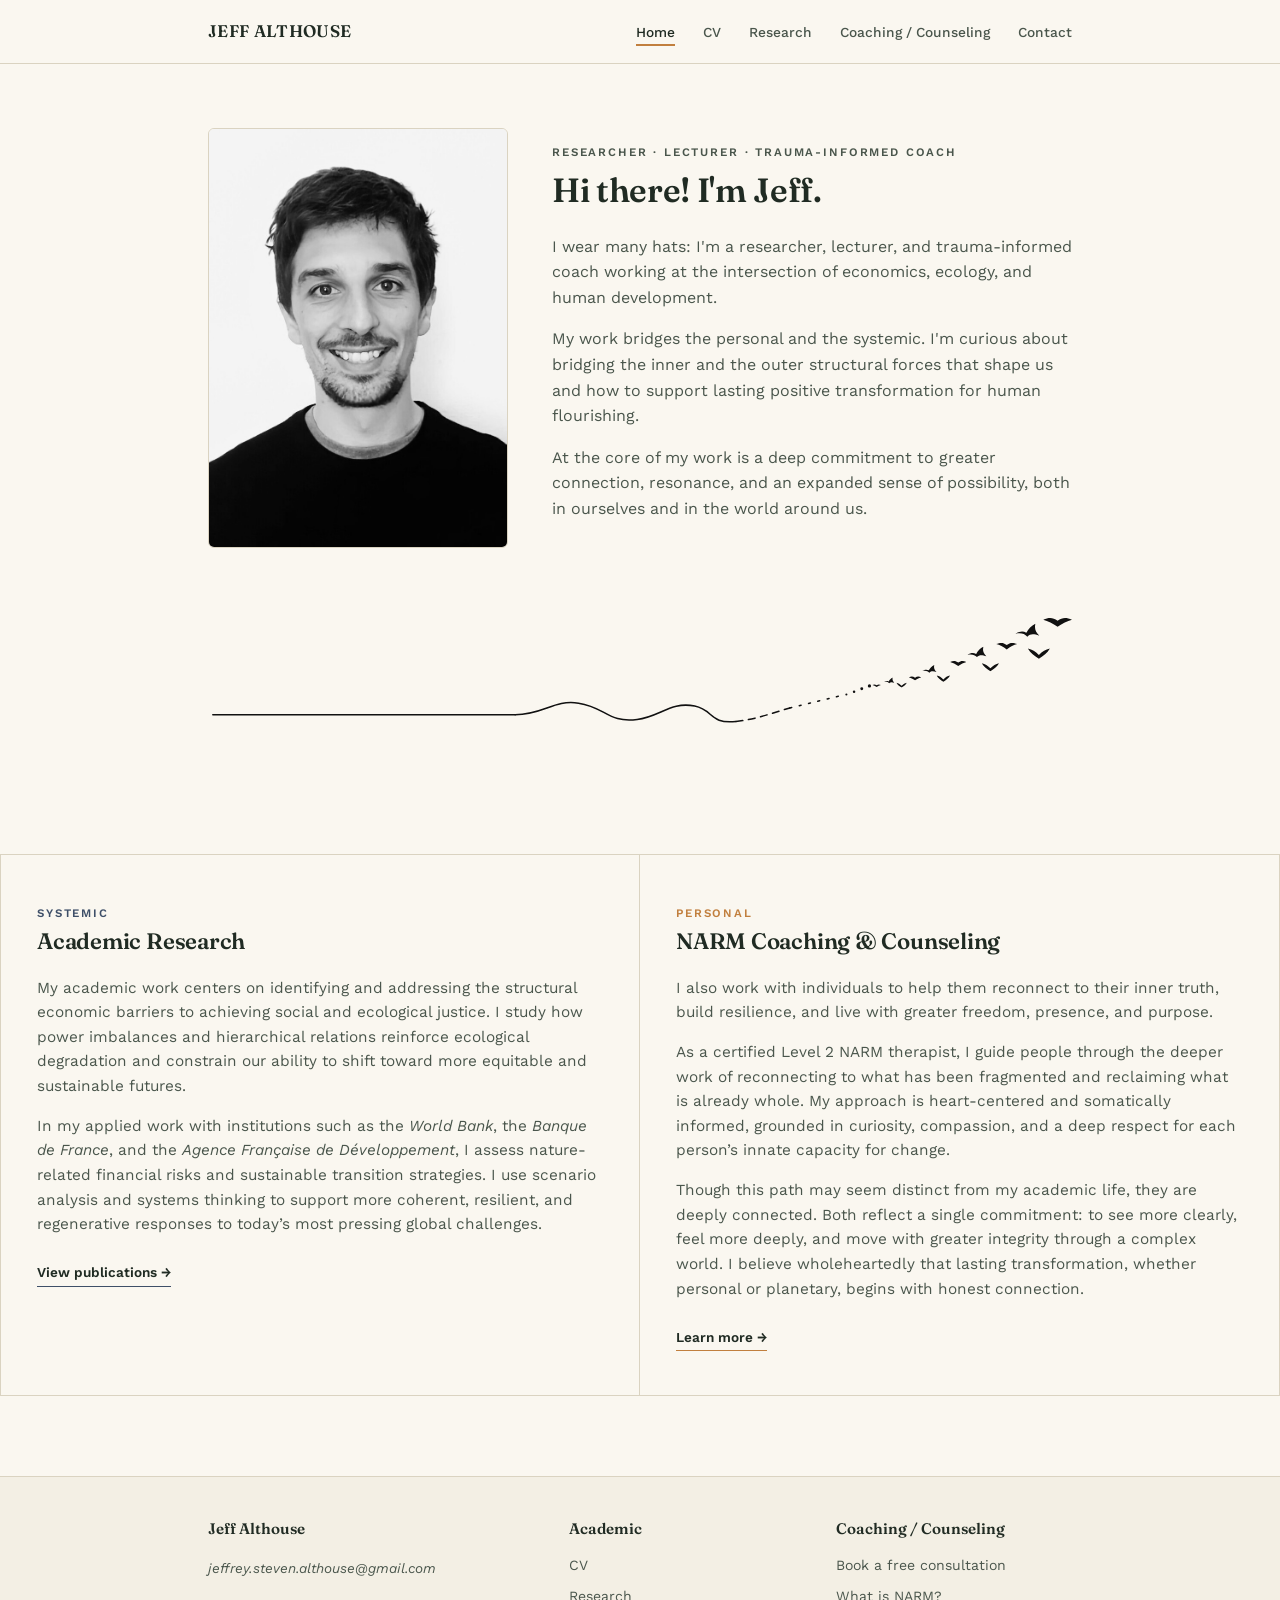
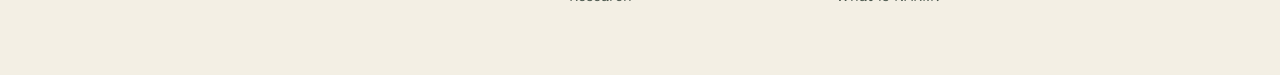
==== index.html @ ca66d953 "Update index.html" ====
<!DOCTYPE html>
<html lang="en">
<head>
  <meta charset="UTF-8">
  <meta name="viewport" content="width=device-width, initial-scale=1">

  <title>Jeff Althouse</title>

  <meta
    name="description"
    content="Jeff Althouse — researcher in ecological economics and NARM-informed trauma coach. Work at the intersection of economics, ecology, and human development."
  >

  <link rel="stylesheet" href="style.css">
</head>

<body>

<header class="site-head">
  <div class="wrap">
    <a class="wordmark" href="index.html">JEFF ALTHOUSE</a>

    <nav class="primary" aria-label="Primary">
      <ul>
        <li><a href="index.html" aria-current="page">Home</a></li>
        <li><a href="cv.html">CV</a></li>
        <li><a href="research.html">Research</a></li>
        <li><a href="coaching.html">Coaching / Counseling</a></li>
        <li><a href="contact.html">Contact</a></li>
      </ul>
    </nav>
  </div>
</header>

<main>

  <section class="hero">
    <div class="wrap">

      <div class="hero-grid">

        <div class="hero-photo home-photo">
          <img
            src="images/main-photo.jpg"
            alt="Portrait of Jeff Althouse"
          >
        </div>

        <div>
          <span class="eyebrow">
            Researcher · Lecturer · Trauma-informed Coach
          </span>

          <h1>Hi there! I'm Jeff.</h1>

          <p>
            I wear many hats: I'm a researcher, lecturer, and trauma-informed
            coach working at the intersection of economics, ecology, and human
            development.
          </p>

          <p>
            My work bridges the personal and the systemic. I'm curious about
            bridging the inner and the outer structural forces that shape us and how to support lasting positive
            transformation for human flourishing.
          </p>

          <p>
            At the core of my work is a deep commitment to greater connection,
            resonance, and an expanded sense of possibility, both in ourselves and in
            the world around us.
          </p>
        </div>

      </div>

      <!-- Line transforming into birds -->
      <div
        style="
          width: 100%;
          margin: 30px 0 10px;
          overflow: visible;
        "
      >
        <svg
          viewBox="0 0 900 150"
          aria-hidden="true"
          style="
            display: block;
            width: 100%;
            height: clamp(140px, 18vw, 210px);
            overflow: visible;
          "
        >
          <defs>

            <symbol id="bird-up" viewBox="0 0 24 14">
              <path
                d="
                  M0 10
                  C4 8 7 7 11 9
                  C13 5 16 2 20 0
                  C19 5 20 8 24 12
                  C18 10 15 10 12 13
                  C9 10 6 9 0 10Z
                "
                fill="#111"
              />
            </symbol>

            <symbol id="bird-flat" viewBox="0 0 24 14">
              <path
                d="
                  M0 7
                  C5 5 8 5 12 8
                  C16 5 19 5 24 7
                  C20 8 16 10 12 13
                  C8 10 4 8 0 7Z
                "
                fill="#111"
              />
            </symbol>

            <symbol id="bird-down" viewBox="0 0 24 14">
              <path
                d="
                  M0 3
                  C5 4 8 6 12 10
                  C16 6 19 4 24 3
                  C21 8 17 11 12 14
                  C7 11 3 8 0 3Z
                "
                fill="#111"
              />
            </symbol>

          </defs>

          <!-- Straight line -->
          <path
            d="M5 108 H320"
            fill="none"
            stroke="#111"
            stroke-width="1.6"
            stroke-linecap="round"
          />

          <!-- Line becoming a squiggle -->
          <path
            d="
              M320 108
              C350 108 360 92 386 96
              C414 100 417 117 447 113
              C471 110 482 94 507 99
              C527 103 522 118 550 115
            "
            fill="none"
            stroke="#111"
            stroke-width="1.6"
            stroke-linecap="round"
          />

          <!-- Squiggle becoming fragmented -->
          <path
            d="
              M550 115
              C571 113 588 106 606 101
            "
            fill="none"
            stroke="#111"
            stroke-width="1.6"
            stroke-linecap="round"
            stroke-dasharray="7 6"
          />

          <!-- Fragmented line becoming dotted -->
          <path
            d="
              M606 101
              C627 96 643 92 660 88
            "
            fill="none"
            stroke="#111"
            stroke-width="1.6"
            stroke-linecap="round"
            stroke-dasharray="2 8"
          />

          <!-- Small fragments -->
          <circle cx="665" cy="87" r="1.1" fill="#111"/>
          <circle cx="673" cy="84" r="1.3" fill="#111"/>
          <circle cx="681" cy="81" r="1.5" fill="#111"/>
          <circle cx="689" cy="78" r="1.7" fill="#111"/>

          <!-- Small birds emerging -->
          <use href="#bird-flat" x="692" y="74" width="9" height="6"/>
          <use href="#bird-up" x="704" y="69" width="11" height="7"/>
          <use href="#bird-down" x="717" y="73" width="11" height="7"/>
          <use href="#bird-flat" x="730" y="65" width="13" height="8"/>

          <!-- Flock rising upward -->
          <use href="#bird-up" x="744" y="56" width="15" height="9"/>
          <use href="#bird-down" x="759" y="65" width="14" height="9"/>
          <use href="#bird-flat" x="773" y="48" width="17" height="10"/>
          <use href="#bird-up" x="791" y="37" width="20" height="12"/>
          <use href="#bird-down" x="806" y="52" width="18" height="11"/>
          <use href="#bird-flat" x="821" y="28" width="22" height="13"/>
          <use href="#bird-up" x="841" y="13" width="25" height="15"/>
          <use href="#bird-down" x="854" y="36" width="23" height="14"/>
          <use href="#bird-flat" x="870" y="0" width="30" height="18"/>

        </svg>
      </div>

    </div>
  </section>

  <div class="split">

    <div class="panel academic">
      <span class="eyebrow">Systemic</span>

      <h2>Academic Research</h2>

      <p>
        My academic work centers on identifying and addressing the structural
        economic barriers to achieving social and ecological justice. I study
        how power imbalances and hierarchical relations reinforce ecological
        degradation and constrain our ability to shift toward more equitable
        and sustainable futures.
      </p>

      <p>
        In my applied work with institutions such as the
        <em>World Bank</em>, the <em>Banque de France</em>, and the
        <em>Agence Française de Développement</em>, I assess nature-related
        financial risks and sustainable transition strategies. I use scenario
        analysis and systems thinking to support more coherent, resilient, and
        regenerative responses to today’s most pressing global challenges.
      </p>

      <a class="more" href="research.html">View publications →</a>
    </div>

    <div class="panel coaching">
      <span class="eyebrow">Personal</span>

      <h2>NARM Coaching &amp; Counseling</h2>

      <p>
        I also work with individuals to help them reconnect to their inner
        truth, build resilience, and live with greater freedom, presence, and
        purpose.
      </p>

      <p>
        As a certified Level 2 NARM therapist, I guide people through the
        deeper work of reconnecting to what has been fragmented and reclaiming
        what is already whole. My approach is heart-centered and somatically
        informed, grounded in curiosity, compassion, and a deep respect for
        each person’s innate capacity for change.
      </p>

      <p>
        Though this path may seem distinct from my academic life, they are
        deeply connected. Both reflect a single commitment: to see more
        clearly, feel more deeply, and move with greater integrity through a
        complex world. I believe wholeheartedly that lasting transformation,
        whether personal or planetary, begins with honest connection.
      </p>

      <a class="more" href="coaching.html">Learn more →</a>
    </div>

  </div>

</main>

<footer>
  <div class="wrap foot-grid">

    <div>
      <h4>Jeff Althouse</h4>
      <span class="foot-email">
        jeffrey.steven.althouse@gmail.com
      </span>
    </div>

    <div>
      <h4>Academic</h4>
      <ul>
        <li><a href="cv.html">CV</a></li>
        <li><a href="research.html">Research</a></li>
      </ul>
    </div>

    <div>
      <h4>Coaching / Counseling</h4>
      <ul>
        <li>
          <a href="mailto:jeffrey.steven.althouse@gmail.com?subject=Free%20introductory%20coaching%2Fcounseling%20session">
            Book a free consultation
          </a>
        </li>

        <li>
          <a
            href="https://narmtraining.com/what-is-narm/"
            target="_blank"
            rel="noopener"
          >
            What is NARM?
          </a>
        </li>
      </ul>
    </div>

  </div>
</footer>

</body>
</html>
---- style.css ----
/* ============================================================
   Jeff Althouse — personal site
   Token system:
   paper #FAF7F0 | ink #202B23 | ink-soft #4A564C
   academic (systemic) #3E4F68 | coaching (personal) #C17F3E
   line #DAD3C1 | moss #7C8F76
   Display: Fraunces (serif, variable) | Body: Work Sans
   Signature: the "bridge line" — a hairline that runs straight
   and dashed on the academic side, then relaxes into a soft
   hand-drawn curve on the coaching side. Used as section marker
   and hero motif throughout.
   ============================================================ */

@import url('https://fonts.googleapis.com/css2?family=Fraunces:ital,opsz,wght@0,9..144,300;0,9..144,400;0,9..144,600;1,9..144,400;1,9..144,500&family=Work+Sans:wght@300;400;500;600&display=swap');

:root{
  --paper:#FAF7F0;
  --paper-dim:#F3EFE4;
  --ink:#202B23;
  --ink-soft:#4A564C;
  --academic:#3E4F68;
  --coaching:#C17F3E;
  --line:#DAD3C1;
  --moss:#7C8F76;
  --max:920px;
}

*{box-sizing:border-box;}
html{scroll-behavior:smooth;}

body{
  margin:0;
  background:var(--paper);
  color:var(--ink);
  font-family:'Work Sans', -apple-system, sans-serif;
  font-weight:400;
  line-height:1.6;
  -webkit-font-smoothing:antialiased;
}

a{color:inherit;}
a:focus-visible, button:focus-visible{outline:2px solid var(--academic); outline-offset:3px;}

img{max-width:100%; display:block;}

h1,h2,h3{
  font-family:'Fraunces', Georgia, serif;
  font-weight:600;
  margin:0 0 .4em;
  letter-spacing:-.01em;
  color:var(--ink);
}

.eyebrow{
  font-family:'Work Sans', sans-serif;
  font-size:.72rem;
  letter-spacing:.16em;
  text-transform:uppercase;
  color:var(--ink-soft);
  font-weight:600;
}

/* ---------- layout shell ---------- */
.wrap{max-width:var(--max); margin:0 auto; padding:0 28px;}

header.site-head{
  position:sticky; top:0; z-index:20;
  background:rgba(250,247,240,.92);
  backdrop-filter:blur(6px);
  border-bottom:1px solid var(--line);
}
.site-head .wrap{
  display:flex; align-items:center; justify-content:space-between;
  padding-top:18px; padding-bottom:18px;
}
.wordmark{
  font-family:'Fraunces', serif;
  font-weight:600;
  font-size:1.05rem;
  letter-spacing:.02em;
  text-decoration:none;
}
nav.primary ul{
  list-style:none; display:flex; gap:28px; margin:0; padding:0;
}
nav.primary a{
  text-decoration:none;
  font-size:.86rem;
  font-weight:500;
  color:var(--ink-soft);
  position:relative;
  padding-bottom:3px;
}
nav.primary a:hover, nav.primary a[aria-current="page"]{color:var(--ink);}
nav.primary a[aria-current="page"]::after{
  content:"";
  position:absolute; left:0; right:0; bottom:-3px; height:2px;
  background:var(--coaching);
}
.nav-toggle{display:none;}

@media (max-width:640px){
  nav.primary ul{gap:16px; flex-wrap:wrap; justify-content:flex-end;}
  nav.primary a{font-size:.8rem;}
}

/* ---------- bridge line signature ---------- */
.bridge-line{width:100%; height:34px; display:block; margin:6px 0;}

/* ---------- hero ---------- */
.hero {
  padding: 64px 0 20px;
}

.hero-grid {
  display: grid;
  grid-template-columns: 300px 1fr;
  gap: 44px;
  align-items: center;
}

.hero-photo {
  width: 300px;
  height: 420px;
  border-radius: 6px;
  overflow: hidden;
  border: 1px solid var(--line);
}

.hero-photo img {
  width: 100%;
  height: 100%;
  object-fit: cover;
  object-position: center;
}

.hero h1 {
  font-size: 2.1rem;
  margin-bottom: .5rem;
}

.hero p {
  color: var(--ink-soft);
  max-width: 60ch;
}

.hero-cta {
  display: inline-block;
  margin-top: 14px;
  font-size: .85rem;
  font-weight: 600;
  text-decoration: none;
  color: var(--paper);
  background: var(--ink);
  padding: 10px 18px;
  border-radius: 3px;
}

.hero-cta:hover {
  background: var(--academic);
}

@media (max-width: 640px) {
  .hero-grid {
    grid-template-columns: 1fr;
  }

  .hero-photo {
    width: 100%;
    max-width: 320px;
    height: 400px;
  }
}

/* ---------- section cards (home landing) ---------- */
.split{
  display:grid; grid-template-columns:1fr 1fr; gap:0;
  margin-top:36px; border-top:1px solid var(--line);
}
.panel{
  padding:44px 36px;
  border-bottom:1px solid var(--line);
}
.panel:first-child{border-right:1px solid var(--line); border-left:1px solid var(--line);}
.panel:last-child{border-right:1px solid var(--line);}
.panel .eyebrow{color:var(--academic);}
.panel.coaching .eyebrow{color:var(--coaching);}
.panel h2{font-size:1.4rem;}
.panel p{color:var(--ink-soft); font-size:.96rem;}
.panel a.more{
  display:inline-block; margin-top:10px;
  font-size:.85rem; font-weight:600; text-decoration:none;
  border-bottom:1.5px solid var(--academic);
  padding-bottom:2px;
}
.panel.coaching a.more{border-bottom-color:var(--coaching);}

@media (max-width:700px){
  .split{grid-template-columns:1fr;}
  .panel:first-child{border-right:1px solid var(--line);}
}

/* ---------- generic page sections ---------- */
main{padding-bottom:80px;}
.page-head{padding:52px 0 8px;}
.page-head .eyebrow{margin-bottom:8px; display:block;}
.page-head h1{font-size:2rem;}

section.block{padding:28px 0;}
section.block h3{
  font-size:1.05rem;
  margin-bottom:14px;
  padding-bottom:8px;
  border-bottom:1px solid var(--line);
}

/* research listing */
.pub-list{list-style:none; margin:0 0 30px; padding:0;}
.pub-list li{
  padding:12px 0;
  border-bottom:1px dotted var(--line);
  font-size:.94rem;
  line-height:1.55;
}
.pub-list li:last-child{border-bottom:none;}
.pub-list em{font-style:italic;}
.pub-list a{
  color:var(--academic);
  font-weight:600; text-decoration:none;
  border-bottom:1px solid transparent;
}
.pub-list a:hover{border-bottom-color:var(--academic);}

/* coaching page */
.coach-lede{font-size:1.05rem; color:var(--ink-soft); max-width:66ch;}
.faq dt{font-weight:600; margin-top:16px;}
.faq dd{margin:4px 0 0; color:var(--ink-soft);}

.fees{list-style:none; margin:0; padding:0;}
.fees li{
  display:flex; justify-content:space-between; gap:20px;
  padding:12px 0; border-bottom:1px dotted var(--line);
  font-size:.94rem;
}
.fees li:last-child{border-bottom:none;}
.fees .amt{color:var(--coaching); font-weight:600; white-space:nowrap;}
.fine{font-size:.8rem; color:var(--ink-soft); margin-top:14px;}

.cta-band{
  margin-top:34px; padding:26px 30px; border-radius:6px;
  background:var(--paper-dim); border:1px solid var(--line);
  display:flex; align-items:center; justify-content:space-between; gap:20px;
  flex-wrap:wrap;
}
.cta-band a{
  text-decoration:none; font-weight:600; font-size:.88rem;
  background:var(--coaching); color:var(--paper);
  padding:10px 18px; border-radius:3px;
}
.cta-band a:hover{background:#a8672a;}

/* CV page */
.cv-links{display:flex; gap:16px; flex-wrap:wrap; margin:18px 0 30px;}
.cv-links a{
  text-decoration:none; font-weight:600; font-size:.9rem;
  color:var(--ink); border:1px solid var(--ink);
  padding:10px 18px; border-radius:3px;
}
.cv-links a:hover{background:var(--ink); color:var(--paper);}

/* contact */
.contact-block{margin-top:10px;}
.contact-block p{margin:4px 0;}
.contact-block a{color:var(--academic); text-decoration:none; font-weight:600;}

/* ---------- footer ---------- */
footer{
  border-top:1px solid var(--line);
  padding:40px 0 60px;
  background:var(--paper-dim);
}
.foot-grid{
  display:grid; grid-template-columns:1.4fr 1fr 1fr; gap:30px;
}
.foot-grid h4{
  font-family:'Fraunces', serif; font-size:.95rem; font-weight:600; margin:0 0 10px;
}
.foot-grid ul{list-style:none; margin:0; padding:0;}
.foot-grid li{margin-bottom:6px;}
.foot-grid a{text-decoration:none; color:var(--ink-soft); font-size:.88rem;}
.foot-grid a:hover{color:var(--ink);}
.foot-email{
  display:block; margin-top:16px; font-style:italic;
  color:var(--ink-soft); font-size:.85rem;
}
@media (max-width:640px){
  .foot-grid{grid-template-columns:1fr; gap:22px;}
}

/* ---------- coaching image and text rows ---------- */

.coaching-row {
  display: grid;
  grid-template-columns: minmax(0, 1fr) minmax(0, 1fr);
  gap: 52px;
  align-items: center;
  padding: 56px 0;
  border-bottom: 1px solid var(--line);
}

.coaching-copy h2 {
  font-size: 1.7rem;
  margin-bottom: 18px;
}

.coaching-copy p {
  color: var(--ink-soft);
}

.coaching-copy a {
  color: var(--academic);
  font-weight: 600;
  text-decoration: none;
}

.coaching-copy a:hover {
  text-decoration: underline;
}

.coaching-image {
  width: 100%;
  height: 480px;
  overflow: hidden;
  border: 1px solid var(--line);
  border-radius: 6px;
}

.coaching-image img {
  width: 100%;
  height: 100%;
  object-fit: cover;
}

.journey-image img {
  object-position: center 30%;
}

.approach-image img {
  object-position: center;
}

/* ---------- testimonial ---------- */

.testimonial {
  max-width: 740px;
  margin: 72px auto;
  padding: 38px 42px;
  border-top: 1px solid var(--line);
  border-bottom: 1px solid var(--line);
}

.testimonial blockquote {
  margin: 0;
}

.testimonial p {
  margin: 0;
  font-family: 'Fraunces', Georgia, serif;
  font-size: 1.25rem;
  line-height: 1.75;
  color: var(--ink);
}

.testimonial-name {
  display: block;
  margin-top: 18px;
  text-align: right;
  font-family: 'Work Sans', sans-serif;
  font-size: .95rem;
  font-style: normal;
  font-weight: 600;
  color: var(--ink-soft);
}

/* ---------- mobile coaching layout ---------- */

@media (max-width: 700px) {
  .coaching-row {
    grid-template-columns: 1fr;
    gap: 28px;
    padding: 40px 0;
  }

  .coaching-image {
    height: 380px;
  }

  .testimonial {
    margin: 52px auto;
    padding: 30px 12px;
  }

  .testimonial p {
    font-size: 1.1rem;
  }
}
/* Keep both coaching images the same size */
.journey-image,
.approach-image {
  width: 100%;
  height: 480px;
  align-self: center;
  overflow: hidden;
}

/* Make both photos fill their frames */
.journey-image img,
.approach-image img {
  display: block;
  width: 100%;
  height: 100%;
  object-fit: cover;
}

/* Center the visible part of the reflection photo */
.approach-image img {
  object-position: center center;
}

/* Vertically center each image beside its text */
.coaching-row {
  align-items: center;
}
/* ---------- testimonial and consultation ---------- */

.testimonial-cta-row {
  display: grid;
  grid-template-columns: minmax(0, 1.5fr) minmax(300px, 1fr);
  gap: 48px;
  align-items: center;
  margin: 72px 0;
  padding: 42px 0;
  border-top: 1px solid var(--line);
  border-bottom: 1px solid var(--line);
}

.testimonial-cta-row .testimonial {
  max-width: none;
  margin: 0;
  padding: 0;
  border: 0;
}

.testimonial-cta-row .testimonial p {
  margin: 0;
  font-family: 'Fraunces', Georgia, serif;
  font-size: 1.25rem;
  line-height: 1.75;
  color: var(--ink);
}

.testimonial-name {
  display: block;
  margin-top: 18px;
  text-align: right;
  font-family: 'Work Sans', sans-serif;
  font-size: .95rem;
  font-style: normal;
  font-weight: 600;
  color: var(--ink-soft);
}

.testimonial-cta {
  display: flex;
  justify-content: flex-end;
}

.testimonial-cta a {
  display: inline-block;
  padding: 12px 20px;
  border-radius: 3px;
  background: var(--coaching);
  color: var(--paper);
  font-size: .88rem;
  font-weight: 600;
  line-height: 1.4;
  text-align: center;
  text-decoration: none;
}

.testimonial-cta a:hover {
  background: #a8672a;
}

.testimonial-cta-row .cta-band a {
  min-width: 220px;
  text-align: center;
}

/* ---------- expandable sections ---------- */

.dropdown-section {
  border-bottom: 1px solid var(--line);
}

.dropdown-section:first-of-type {
  border-top: 1px solid var(--line);
}

.dropdown-section summary {
  display: flex;
  align-items: center;
  justify-content: space-between;
  padding: 22px 0;
  cursor: pointer;
  list-style: none;
  font-family: 'Fraunces', Georgia, serif;
  font-size: 1.15rem;
  font-weight: 600;
  color: var(--ink);
}

.dropdown-section summary::-webkit-details-marker {
  display: none;
}

.dropdown-section summary::after {
  content: "+";
  margin-left: 20px;
  font-family: 'Work Sans', sans-serif;
  font-size: 1.4rem;
  font-weight: 400;
  color: var(--coaching);
}

.dropdown-section[open] summary::after {
  content: "−";
}

.dropdown-content {
  padding: 0 0 28px;
  color: var(--ink-soft);
}

.dropdown-content p:first-child {
  margin-top: 0;
}

.dropdown-content a {
  color: var(--academic);
  font-weight: 600;
  text-decoration: none;
}

.dropdown-content a:hover {
  text-decoration: underline;
}


/* ---------- mobile ---------- */

@media (max-width: 700px) {
  .testimonial-cta-row {
    grid-template-columns: 1fr;
    gap: 28px;
    margin: 52px 0;
    padding: 34px 0;
  }

  .testimonial-cta {
    justify-content: flex-start;
  }

  .testimonial-cta a {
    width: 100%;
  }

  .testimonial-cta-row .testimonial p {
    font-size: 1.1rem;
  }
}
/* ---------- FAQ and Fees two-column section ---------- */

.faq-fees-grid {
  display: grid;
  grid-template-columns: minmax(0, 1.15fr) minmax(0, .85fr);
  gap: 52px;
  align-items: start;
  padding: 56px 0;
  border-bottom: 1px solid var(--line);
}

.faq-column h2,
.fees-column h2 {
  font-size: 1.7rem;
  margin-bottom: 22px;
}

/* ---------- FAQ dropdowns ---------- */

.faq-item {
  border-top: 1px solid var(--line);
}

.faq-item:last-child {
  border-bottom: 1px solid var(--line);
}

.faq-item summary {
  display: flex;
  align-items: center;
  justify-content: space-between;
  gap: 20px;
  padding: 18px 0;
  cursor: pointer;
  list-style: none;
  font-weight: 600;
  color: var(--ink);
}

.faq-item summary::-webkit-details-marker {
  display: none;
}

.faq-item summary::after {
  content: "+";
  flex: 0 0 auto;
  font-size: 1.3rem;
  font-weight: 400;
  color: var(--coaching);
}

.faq-item[open] summary::after {
  content: "−";
}

.faq-answer {
  padding: 0 0 20px;
  color: var(--ink-soft);
}

.faq-answer p:first-child {
  margin-top: 0;
}

.faq-answer a {
  color: var(--academic);
  font-weight: 600;
  text-decoration: none;
}

.faq-answer a:hover {
  text-decoration: underline;
}

/* ---------- Fees column ---------- */

.fees-column {
  padding-left: 42px;
  border-left: 1px solid var(--line);
}

.fees-column .fees {
  margin-top: 0;
}

/* ---------- Mobile ---------- */

@media (max-width: 700px) {
  .faq-fees-grid {
    grid-template-columns: 1fr;
    gap: 42px;
    padding: 42px 0;
  }

  .fees-column {
    padding-top: 38px;
    padding-left: 0;
    border-top: 1px solid var(--line);
    border-left: 0;
  }
}
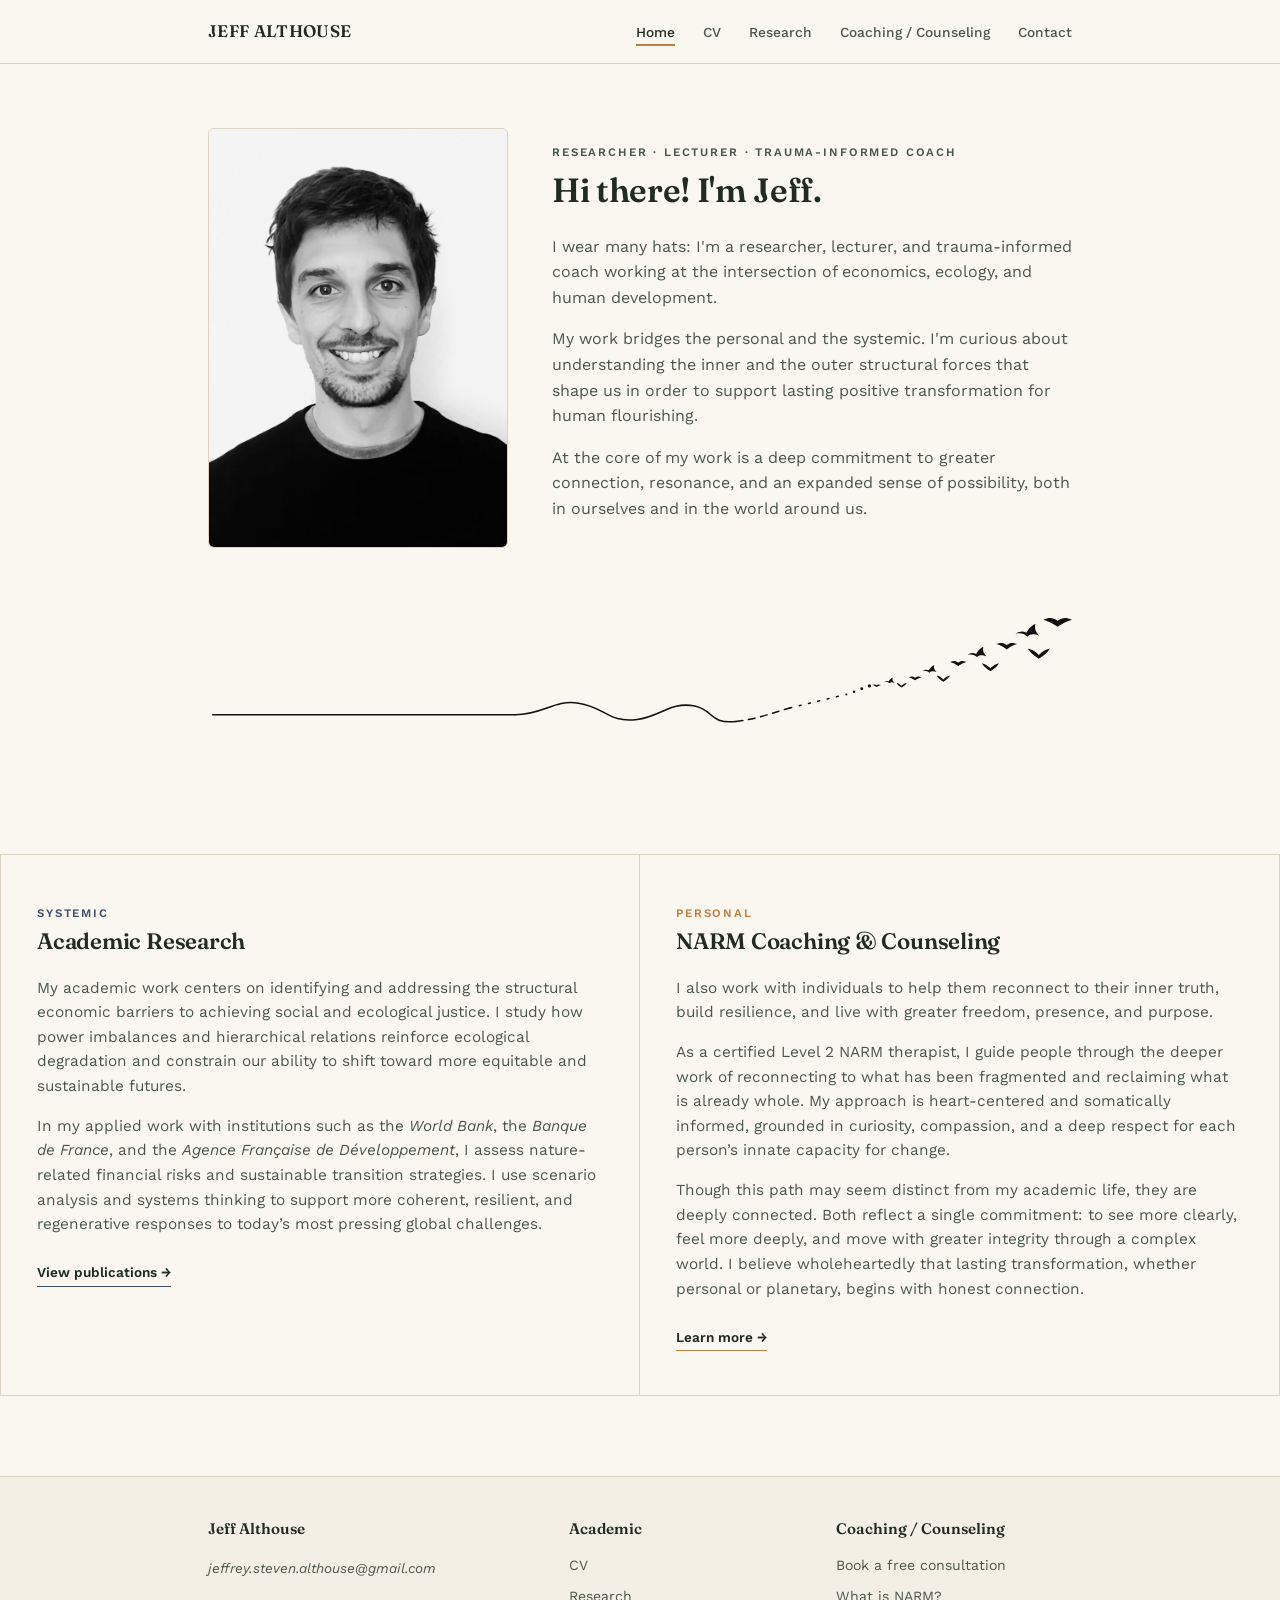
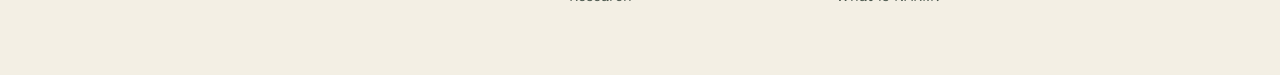
==== commit 03e8bc86: "Update index.html" ====
--- a/index.html
+++ b/index.html
@@ -61,7 +61,7 @@
 
           <p>
             My work bridges the personal and the systemic. I'm curious about
-            bridging the inner and the outer structural forces that shape us and how to support lasting positive
+            understanding the inner and the outer structural forces that shape us in order to support lasting positive
             transformation for human flourishing.
           </p>
 
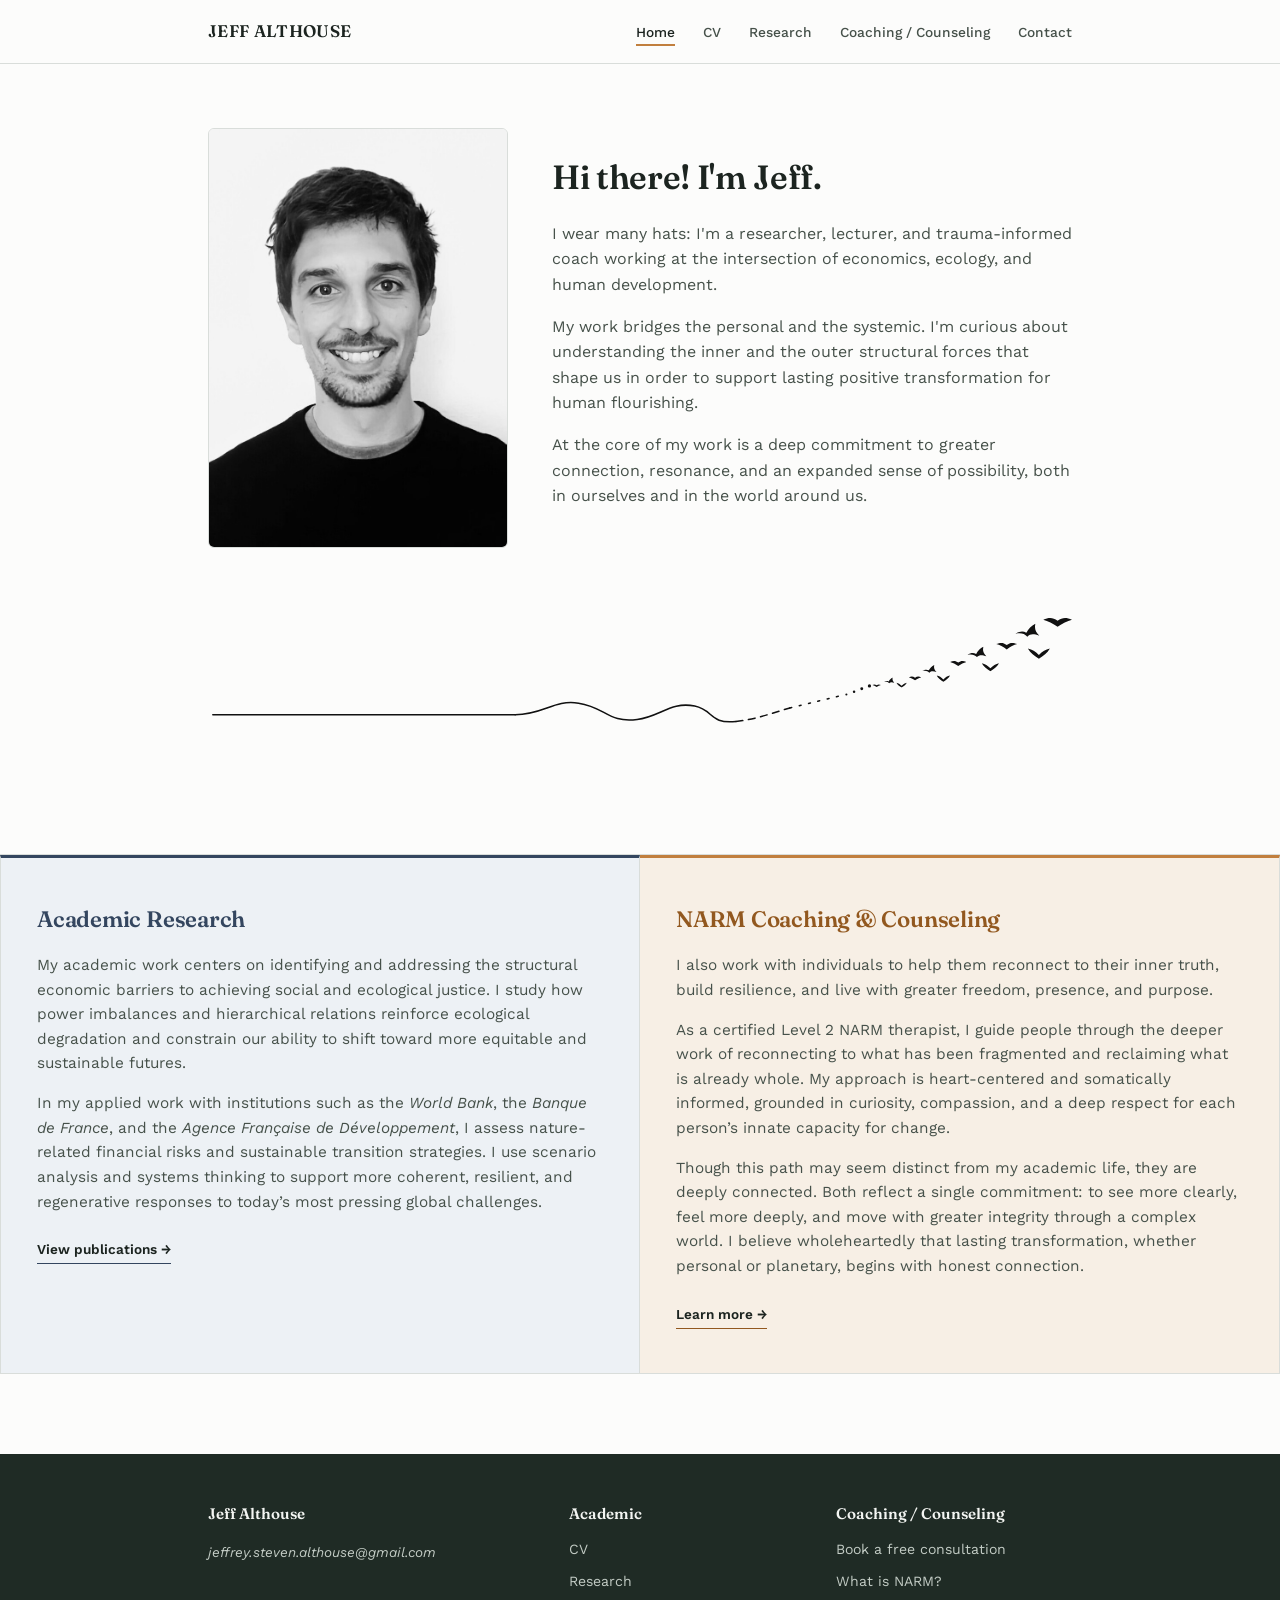
==== commit 34ee2aa2: "Impeccable pass: new palette, accessible ochre, mobile header, heading levels, publication list Co-A" ====
--- a/index.html
+++ b/index.html
@@ -47,9 +47,6 @@
         </div>
 
         <div>
-          <span class="eyebrow">
-            Researcher · Lecturer · Trauma-informed Coach
-          </span>
 
           <h1>Hi there! I'm Jeff.</h1>
 
@@ -218,8 +215,6 @@
   <div class="split">
 
     <div class="panel academic">
-      <span class="eyebrow">Systemic</span>
-
       <h2>Academic Research</h2>
 
       <p>
@@ -243,8 +238,6 @@
     </div>
 
     <div class="panel coaching">
-      <span class="eyebrow">Personal</span>
-
       <h2>NARM Coaching &amp; Counseling</h2>
 
       <p>
--- a/style.css
+++ b/style.css
@@ -1,9 +1,10 @@
 /* ============================================================
    Jeff Althouse — personal site
    Token system:
-   paper #FAF7F0 | ink #202B23 | ink-soft #4A564C
-   academic (systemic) #3E4F68 | coaching (personal) #C17F3E
-   line #DAD3C1 | moss #7C8F76
+   paper #FCFCFB | ink #1C2420 | ink-soft #46514A
+   academic (systemic) #34465F, tint #EDF1F5
+   coaching (personal) #C17F3E for lines, #92581F for text/buttons, tint #F7EFE5
+   line #D9DDDA | footer #1F2B25
    Display: Fraunces (serif, variable) | Body: Work Sans
    Signature: the "bridge line" — a hairline that runs straight
    and dashed on the academic side, then relaxes into a soft
@@ -14,13 +15,18 @@
 @import url('https://fonts.googleapis.com/css2?family=Fraunces:ital,opsz,wght@0,9..144,300;0,9..144,400;0,9..144,600;1,9..144,400;1,9..144,500&family=Work+Sans:wght@300;400;500;600&display=swap');
 
 :root{
-  --paper:#FAF7F0;
-  --paper-dim:#F3EFE4;
-  --ink:#202B23;
-  --ink-soft:#4A564C;
-  --academic:#3E4F68;
+  --paper:#FCFCFB;
+  --paper-dim:#EEF0EE;
+  --ink:#1C2420;
+  --ink-soft:#46514A;
+  --academic:#34465F;
+  --academic-tint:#EDF1F5;
   --coaching:#C17F3E;
-  --line:#DAD3C1;
+  --coaching-ink:#92581F;
+  --coaching-hover:#74461A;
+  --coaching-tint:#F7EFE5;
+  --line:#D9DDDA;
+  --foot:#1F2B25;
   --moss:#7C8F76;
   --max:920px;
 }
@@ -42,6 +48,7 @@
 a:focus-visible, button:focus-visible{outline:2px solid var(--academic); outline-offset:3px;}
 
 img{max-width:100%; display:block;}
+::selection{background:var(--academic); color:var(--paper);}
 
 h1,h2,h3{
   font-family:'Fraunces', Georgia, serif;
@@ -65,7 +72,7 @@
 
 header.site-head{
   position:sticky; top:0; z-index:20;
-  background:rgba(250,247,240,.92);
+  background:rgba(252,252,251,.92);
   backdrop-filter:blur(6px);
   border-bottom:1px solid var(--line);
 }
@@ -99,9 +106,12 @@
 }
 .nav-toggle{display:none;}
 
+.wordmark{white-space:nowrap;}
 @media (max-width:640px){
-  nav.primary ul{gap:16px; flex-wrap:wrap; justify-content:flex-end;}
-  nav.primary a{font-size:.8rem;}
+  .site-head .wrap{flex-direction:column; align-items:flex-start; gap:10px; padding-top:14px; padding-bottom:12px;}
+  nav.primary{width:100%;}
+  nav.primary ul{gap:8px 18px; flex-wrap:wrap; padding-bottom:4px;}
+  nav.primary a{font-size:.85rem; white-space:nowrap;}
 }
 
 /* ---------- bridge line signature ---------- */
@@ -183,9 +193,11 @@
 }
 .panel:first-child{border-right:1px solid var(--line); border-left:1px solid var(--line);}
 .panel:last-child{border-right:1px solid var(--line);}
-.panel .eyebrow{color:var(--academic);}
-.panel.coaching .eyebrow{color:var(--coaching);}
+.panel.academic{background:var(--academic-tint); border-top:3px solid var(--academic);}
+.panel.coaching{background:var(--coaching-tint); border-top:3px solid var(--coaching);}
 .panel h2{font-size:1.4rem;}
+.panel.academic h2{color:var(--academic);}
+.panel.coaching h2{color:var(--coaching-ink);}
 .panel p{color:var(--ink-soft); font-size:.96rem;}
 .panel a.more{
   display:inline-block; margin-top:10px;
@@ -193,7 +205,7 @@
   border-bottom:1.5px solid var(--academic);
   padding-bottom:2px;
 }
-.panel.coaching a.more{border-bottom-color:var(--coaching);}
+.panel.coaching a.more{border-bottom-color:var(--coaching-ink);}
 
 @media (max-width:700px){
   .split{grid-template-columns:1fr;}
@@ -203,11 +215,10 @@
 /* ---------- generic page sections ---------- */
 main{padding-bottom:80px;}
 .page-head{padding:52px 0 8px;}
-.page-head .eyebrow{margin-bottom:8px; display:block;}
 .page-head h1{font-size:2rem;}
 
 section.block{padding:28px 0;}
-section.block h3{
+section.block h2, section.block h3{
   font-size:1.05rem;
   margin-bottom:14px;
   padding-bottom:8px;
@@ -217,11 +228,15 @@
 /* research listing */
 .pub-list{list-style:none; margin:0 0 30px; padding:0;}
 .pub-list li{
-  padding:12px 0;
-  border-bottom:1px dotted var(--line);
+  padding:14px 0 14px 1.4em;
+  text-indent:-1.4em;
+  border-bottom:1px solid var(--line);
   font-size:.94rem;
   line-height:1.55;
-}
+  color:var(--ink-soft);
+}
+.pub-list strong em, .pub-list em strong{color:var(--ink); font-style:italic;}
+.pub-list strong{color:var(--ink);}
 .pub-list li:last-child{border-bottom:none;}
 .pub-list em{font-style:italic;}
 .pub-list a{
@@ -243,21 +258,21 @@
   font-size:.94rem;
 }
 .fees li:last-child{border-bottom:none;}
-.fees .amt{color:var(--coaching); font-weight:600; white-space:nowrap;}
+.fees .amt{color:var(--coaching-ink); font-weight:600; white-space:nowrap;}
 .fine{font-size:.8rem; color:var(--ink-soft); margin-top:14px;}
 
 .cta-band{
   margin-top:34px; padding:26px 30px; border-radius:6px;
-  background:var(--paper-dim); border:1px solid var(--line);
+  background:var(--coaching-tint); border:1px solid #E8D6C0;
   display:flex; align-items:center; justify-content:space-between; gap:20px;
   flex-wrap:wrap;
 }
 .cta-band a{
   text-decoration:none; font-weight:600; font-size:.88rem;
-  background:var(--coaching); color:var(--paper);
+  background:var(--coaching-ink); color:var(--paper);
   padding:10px 18px; border-radius:3px;
 }
-.cta-band a:hover{background:#a8672a;}
+.cta-band a:hover{background:var(--coaching-hover);}
 
 /* CV page */
 .cv-links{display:flex; gap:16px; flex-wrap:wrap; margin:18px 0 30px;}
@@ -275,10 +290,11 @@
 
 /* ---------- footer ---------- */
 footer{
-  border-top:1px solid var(--line);
-  padding:40px 0 60px;
-  background:var(--paper-dim);
-}
+  padding:48px 0 64px;
+  background:var(--foot);
+  color:#E4E9E5;
+}
+footer h4{color:#F4F6F3;}
 .foot-grid{
   display:grid; grid-template-columns:1.4fr 1fr 1fr; gap:30px;
 }
@@ -287,11 +303,12 @@
 }
 .foot-grid ul{list-style:none; margin:0; padding:0;}
 .foot-grid li{margin-bottom:6px;}
-.foot-grid a{text-decoration:none; color:var(--ink-soft); font-size:.88rem;}
-.foot-grid a:hover{color:var(--ink);}
+.foot-grid a{text-decoration:none; color:#C3CCC5; font-size:.88rem;}
+.foot-grid a:hover{color:#FFFFFF;}
+footer a:focus-visible{outline-color:#E4E9E5;}
 .foot-email{
   display:block; margin-top:16px; font-style:italic;
-  color:var(--ink-soft); font-size:.85rem;
+  color:#C3CCC5; font-size:.85rem;
 }
 @media (max-width:640px){
   .foot-grid{grid-template-columns:1fr; gap:22px;}
@@ -479,7 +496,7 @@
   display: inline-block;
   padding: 12px 20px;
   border-radius: 3px;
-  background: var(--coaching);
+  background: var(--coaching-ink);
   color: var(--paper);
   font-size: .88rem;
   font-weight: 600;
@@ -489,7 +506,7 @@
 }
 
 .testimonial-cta a:hover {
-  background: #a8672a;
+  background: var(--coaching-hover);
 }
 
 .testimonial-cta-row .cta-band a {
@@ -530,7 +547,7 @@
   font-family: 'Work Sans', sans-serif;
   font-size: 1.4rem;
   font-weight: 400;
-  color: var(--coaching);
+  color: var(--coaching-ink);
 }
 
 .dropdown-section[open] summary::after {
@@ -627,7 +644,7 @@
   flex: 0 0 auto;
   font-size: 1.3rem;
   font-weight: 400;
-  color: var(--coaching);
+  color: var(--coaching-ink);
 }
 
 .faq-item[open] summary::after {
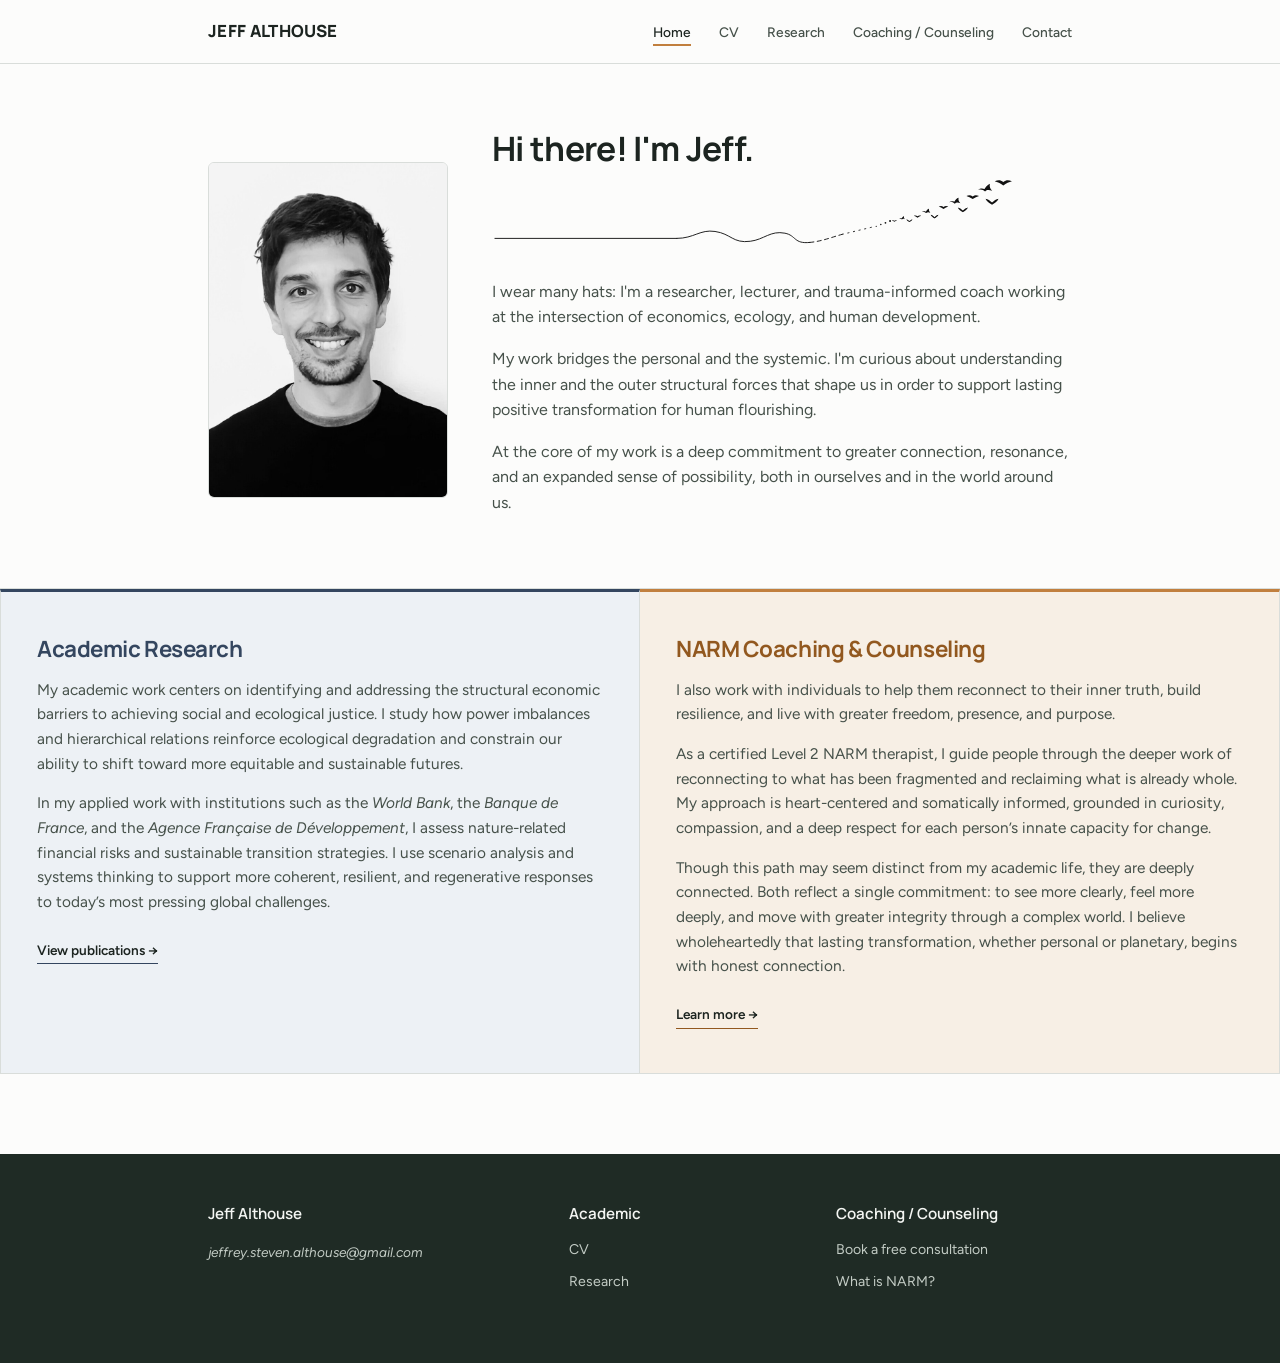
==== commit 19f4decc: "Move bird line under the hero heading and scale it to the text column Co-Authored-By: Claude Opus 5." ====
--- a/index.html
+++ b/index.html
@@ -50,6 +50,146 @@
 
           <h1>Hi there! I'm Jeff.</h1>
 
+          <!-- Line transforming into birds -->
+          <div
+            style="
+              width: 100%;
+              max-width: 520px;
+              margin: 4px 0 12px;
+              overflow: visible;
+            "
+          >
+            <svg
+              viewBox="0 0 900 150"
+              aria-hidden="true"
+              style="
+                display: block;
+                width: 100%;
+                height: auto;
+                aspect-ratio: 900 / 150;
+                overflow: visible;
+              "
+            >
+              <defs>
+
+                <symbol id="bird-up" viewBox="0 0 24 14">
+                  <path
+                    d="
+                      M0 10
+                      C4 8 7 7 11 9
+                      C13 5 16 2 20 0
+                      C19 5 20 8 24 12
+                      C18 10 15 10 12 13
+                      C9 10 6 9 0 10Z
+                    "
+                    fill="#111"
+                  />
+                </symbol>
+
+                <symbol id="bird-flat" viewBox="0 0 24 14">
+                  <path
+                    d="
+                      M0 7
+                      C5 5 8 5 12 8
+                      C16 5 19 5 24 7
+                      C20 8 16 10 12 13
+                      C8 10 4 8 0 7Z
+                    "
+                    fill="#111"
+                  />
+                </symbol>
+
+                <symbol id="bird-down" viewBox="0 0 24 14">
+                  <path
+                    d="
+                      M0 3
+                      C5 4 8 6 12 10
+                      C16 6 19 4 24 3
+                      C21 8 17 11 12 14
+                      C7 11 3 8 0 3Z
+                    "
+                    fill="#111"
+                  />
+                </symbol>
+
+              </defs>
+
+              <!-- Straight line -->
+              <path
+                d="M5 108 H320"
+                fill="none"
+                stroke="#111"
+                stroke-width="1.6"
+                stroke-linecap="round"
+              />
+
+              <!-- Line becoming a squiggle -->
+              <path
+                d="
+                  M320 108
+                  C350 108 360 92 386 96
+                  C414 100 417 117 447 113
+                  C471 110 482 94 507 99
+                  C527 103 522 118 550 115
+                "
+                fill="none"
+                stroke="#111"
+                stroke-width="1.6"
+                stroke-linecap="round"
+              />
+
+              <!-- Squiggle becoming fragmented -->
+              <path
+                d="
+                  M550 115
+                  C571 113 588 106 606 101
+                "
+                fill="none"
+                stroke="#111"
+                stroke-width="1.6"
+                stroke-linecap="round"
+                stroke-dasharray="7 6"
+              />
+
+              <!-- Fragmented line becoming dotted -->
+              <path
+                d="
+                  M606 101
+                  C627 96 643 92 660 88
+                "
+                fill="none"
+                stroke="#111"
+                stroke-width="1.6"
+                stroke-linecap="round"
+                stroke-dasharray="2 8"
+              />
+
+              <!-- Small fragments -->
+              <circle cx="665" cy="87" r="1.1" fill="#111"/>
+              <circle cx="673" cy="84" r="1.3" fill="#111"/>
+              <circle cx="681" cy="81" r="1.5" fill="#111"/>
+              <circle cx="689" cy="78" r="1.7" fill="#111"/>
+
+              <!-- Small birds emerging -->
+              <use href="#bird-flat" x="692" y="74" width="9" height="6"/>
+              <use href="#bird-up" x="704" y="69" width="11" height="7"/>
+              <use href="#bird-down" x="717" y="73" width="11" height="7"/>
+              <use href="#bird-flat" x="730" y="65" width="13" height="8"/>
+
+              <!-- Flock rising upward -->
+              <use href="#bird-up" x="744" y="56" width="15" height="9"/>
+              <use href="#bird-down" x="759" y="65" width="14" height="9"/>
+              <use href="#bird-flat" x="773" y="48" width="17" height="10"/>
+              <use href="#bird-up" x="791" y="37" width="20" height="12"/>
+              <use href="#bird-down" x="806" y="52" width="18" height="11"/>
+              <use href="#bird-flat" x="821" y="28" width="22" height="13"/>
+              <use href="#bird-up" x="841" y="13" width="25" height="15"/>
+              <use href="#bird-down" x="854" y="36" width="23" height="14"/>
+              <use href="#bird-flat" x="870" y="0" width="30" height="18"/>
+
+            </svg>
+          </div>
+
           <p>
             I wear many hats: I'm a researcher, lecturer, and trauma-informed
             coach working at the intersection of economics, ecology, and human
@@ -71,143 +211,6 @@
 
       </div>
 
-      <!-- Line transforming into birds -->
-      <div
-        style="
-          width: 100%;
-          margin: 30px 0 10px;
-          overflow: visible;
-        "
-      >
-        <svg
-          viewBox="0 0 900 150"
-          aria-hidden="true"
-          style="
-            display: block;
-            width: 100%;
-            height: clamp(140px, 18vw, 210px);
-            overflow: visible;
-          "
-        >
-          <defs>
-
-            <symbol id="bird-up" viewBox="0 0 24 14">
-              <path
-                d="
-                  M0 10
-                  C4 8 7 7 11 9
-                  C13 5 16 2 20 0
-                  C19 5 20 8 24 12
-                  C18 10 15 10 12 13
-                  C9 10 6 9 0 10Z
-                "
-                fill="#111"
-              />
-            </symbol>
-
-            <symbol id="bird-flat" viewBox="0 0 24 14">
-              <path
-                d="
-                  M0 7
-                  C5 5 8 5 12 8
-                  C16 5 19 5 24 7
-                  C20 8 16 10 12 13
-                  C8 10 4 8 0 7Z
-                "
-                fill="#111"
-              />
-            </symbol>
-
-            <symbol id="bird-down" viewBox="0 0 24 14">
-              <path
-                d="
-                  M0 3
-                  C5 4 8 6 12 10
-                  C16 6 19 4 24 3
-                  C21 8 17 11 12 14
-                  C7 11 3 8 0 3Z
-                "
-                fill="#111"
-              />
-            </symbol>
-
-          </defs>
-
-          <!-- Straight line -->
-          <path
-            d="M5 108 H320"
-            fill="none"
-            stroke="#111"
-            stroke-width="1.6"
-            stroke-linecap="round"
-          />
-
-          <!-- Line becoming a squiggle -->
-          <path
-            d="
-              M320 108
-              C350 108 360 92 386 96
-              C414 100 417 117 447 113
-              C471 110 482 94 507 99
-              C527 103 522 118 550 115
-            "
-            fill="none"
-            stroke="#111"
-            stroke-width="1.6"
-            stroke-linecap="round"
-          />
-
-          <!-- Squiggle becoming fragmented -->
-          <path
-            d="
-              M550 115
-              C571 113 588 106 606 101
-            "
-            fill="none"
-            stroke="#111"
-            stroke-width="1.6"
-            stroke-linecap="round"
-            stroke-dasharray="7 6"
-          />
-
-          <!-- Fragmented line becoming dotted -->
-          <path
-            d="
-              M606 101
-              C627 96 643 92 660 88
-            "
-            fill="none"
-            stroke="#111"
-            stroke-width="1.6"
-            stroke-linecap="round"
-            stroke-dasharray="2 8"
-          />
-
-          <!-- Small fragments -->
-          <circle cx="665" cy="87" r="1.1" fill="#111"/>
-          <circle cx="673" cy="84" r="1.3" fill="#111"/>
-          <circle cx="681" cy="81" r="1.5" fill="#111"/>
-          <circle cx="689" cy="78" r="1.7" fill="#111"/>
-
-          <!-- Small birds emerging -->
-          <use href="#bird-flat" x="692" y="74" width="9" height="6"/>
-          <use href="#bird-up" x="704" y="69" width="11" height="7"/>
-          <use href="#bird-down" x="717" y="73" width="11" height="7"/>
-          <use href="#bird-flat" x="730" y="65" width="13" height="8"/>
-
-          <!-- Flock rising upward -->
-          <use href="#bird-up" x="744" y="56" width="15" height="9"/>
-          <use href="#bird-down" x="759" y="65" width="14" height="9"/>
-          <use href="#bird-flat" x="773" y="48" width="17" height="10"/>
-          <use href="#bird-up" x="791" y="37" width="20" height="12"/>
-          <use href="#bird-down" x="806" y="52" width="18" height="11"/>
-          <use href="#bird-flat" x="821" y="28" width="22" height="13"/>
-          <use href="#bird-up" x="841" y="13" width="25" height="15"/>
-          <use href="#bird-down" x="854" y="36" width="23" height="14"/>
-          <use href="#bird-flat" x="870" y="0" width="30" height="18"/>
-
-        </svg>
-      </div>
 
     </div>
   </section>
--- a/style.css
+++ b/style.css
@@ -5,14 +5,14 @@
    academic (systemic) #34465F, tint #EDF1F5
    coaching (personal) #C17F3E for lines, #92581F for text/buttons, tint #F7EFE5
    line #D9DDDA | footer #1F2B25
-   Display: Fraunces (serif, variable) | Body: Work Sans
+   Display: Manrope | Body: Figtree (has true italics, which Manrope lacks)
    Signature: the "bridge line" — a hairline that runs straight
    and dashed on the academic side, then relaxes into a soft
    hand-drawn curve on the coaching side. Used as section marker
    and hero motif throughout.
    ============================================================ */
 
-@import url('https://fonts.googleapis.com/css2?family=Fraunces:ital,opsz,wght@0,9..144,300;0,9..144,400;0,9..144,600;1,9..144,400;1,9..144,500&family=Work+Sans:wght@300;400;500;600&display=swap');
+@import url('https://fonts.googleapis.com/css2?family=Manrope:wght@400;500;600;700;800&family=Figtree:ital,wght@0,400;0,500;0,600;1,400;1,500&display=swap');
 
 :root{
   --paper:#FCFCFB;
@@ -38,7 +38,7 @@
   margin:0;
   background:var(--paper);
   color:var(--ink);
-  font-family:'Work Sans', -apple-system, sans-serif;
+  font-family:'Figtree', -apple-system, sans-serif;
   font-weight:400;
   line-height:1.6;
   -webkit-font-smoothing:antialiased;
@@ -51,15 +51,17 @@
 ::selection{background:var(--academic); color:var(--paper);}
 
 h1,h2,h3{
-  font-family:'Fraunces', Georgia, serif;
-  font-weight:600;
+  font-family:'Manrope', sans-serif;
+  font-weight:700;
   margin:0 0 .4em;
-  letter-spacing:-.01em;
+  letter-spacing:-.02em;
+  line-height:1.2;
+  text-wrap:balance;
   color:var(--ink);
 }
 
 .eyebrow{
-  font-family:'Work Sans', sans-serif;
+  font-family:'Figtree', sans-serif;
   font-size:.72rem;
   letter-spacing:.16em;
   text-transform:uppercase;
@@ -81,8 +83,8 @@
   padding-top:18px; padding-bottom:18px;
 }
 .wordmark{
-  font-family:'Fraunces', serif;
-  font-weight:600;
+  font-family:'Manrope', sans-serif;
+  font-weight:800;
   font-size:1.05rem;
   letter-spacing:.02em;
   text-decoration:none;
@@ -124,14 +126,14 @@
 
 .hero-grid {
   display: grid;
-  grid-template-columns: 300px 1fr;
+  grid-template-columns: 240px 1fr;
   gap: 44px;
   align-items: center;
 }
 
 .hero-photo {
-  width: 300px;
-  height: 420px;
+  width: 240px;
+  height: 336px;
   border-radius: 6px;
   overflow: hidden;
   border: 1px solid var(--line);
@@ -177,8 +179,8 @@
 
   .hero-photo {
     width: 100%;
-    max-width: 320px;
-    height: 400px;
+    max-width: 260px;
+    height: 364px;
   }
 }
 
@@ -299,7 +301,7 @@
   display:grid; grid-template-columns:1.4fr 1fr 1fr; gap:30px;
 }
 .foot-grid h4{
-  font-family:'Fraunces', serif; font-size:.95rem; font-weight:600; margin:0 0 10px;
+  font-family:'Manrope', sans-serif; font-size:.95rem; font-weight:600; margin:0 0 10px;
 }
 .foot-grid ul{list-style:none; margin:0; padding:0;}
 .foot-grid li{margin-bottom:6px;}
@@ -382,7 +384,7 @@
 
 .testimonial p {
   margin: 0;
-  font-family: 'Fraunces', Georgia, serif;
+  font-family: 'Figtree', sans-serif;
   font-size: 1.25rem;
   line-height: 1.75;
   color: var(--ink);
@@ -392,7 +394,7 @@
   display: block;
   margin-top: 18px;
   text-align: right;
-  font-family: 'Work Sans', sans-serif;
+  font-family: 'Figtree', sans-serif;
   font-size: .95rem;
   font-style: normal;
   font-weight: 600;
@@ -470,7 +472,7 @@
 
 .testimonial-cta-row .testimonial p {
   margin: 0;
-  font-family: 'Fraunces', Georgia, serif;
+  font-family: 'Figtree', sans-serif;
   font-size: 1.25rem;
   line-height: 1.75;
   color: var(--ink);
@@ -480,7 +482,7 @@
   display: block;
   margin-top: 18px;
   text-align: right;
-  font-family: 'Work Sans', sans-serif;
+  font-family: 'Figtree', sans-serif;
   font-size: .95rem;
   font-style: normal;
   font-weight: 600;
@@ -531,7 +533,7 @@
   padding: 22px 0;
   cursor: pointer;
   list-style: none;
-  font-family: 'Fraunces', Georgia, serif;
+  font-family: 'Manrope', sans-serif;
   font-size: 1.15rem;
   font-weight: 600;
   color: var(--ink);
@@ -544,7 +546,7 @@
 .dropdown-section summary::after {
   content: "+";
   margin-left: 20px;
-  font-family: 'Work Sans', sans-serif;
+  font-family: 'Figtree', sans-serif;
   font-size: 1.4rem;
   font-weight: 400;
   color: var(--coaching-ink);
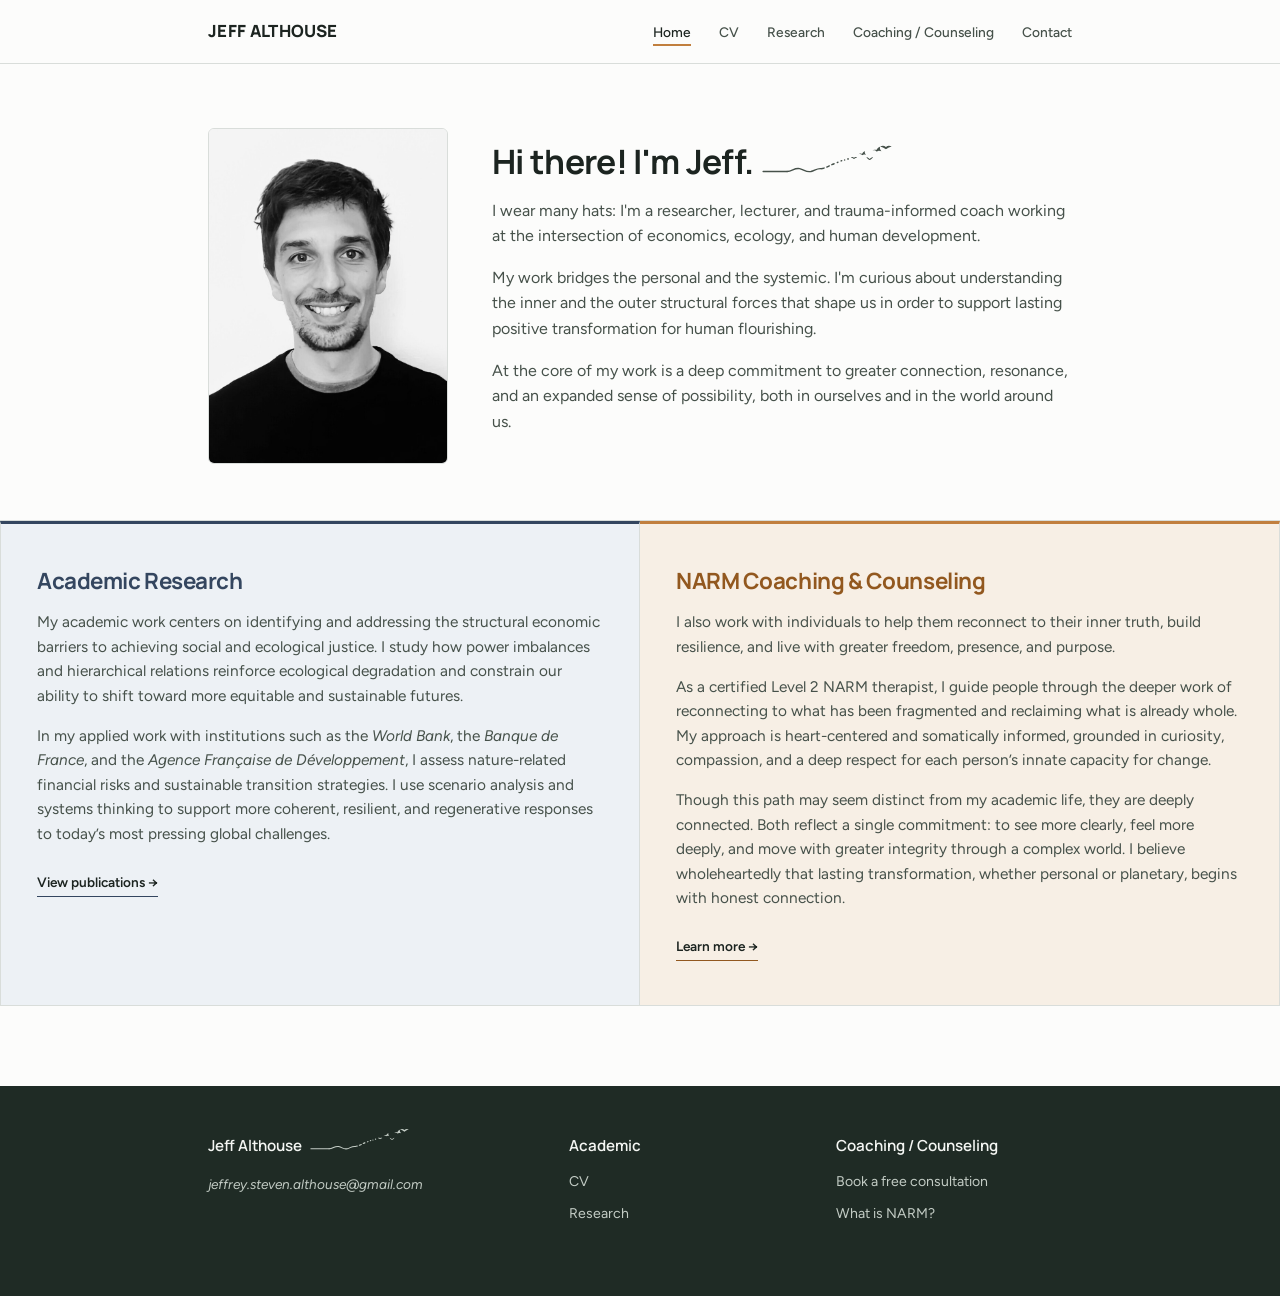
==== commit c6af44c9: "Shrink bird line to an inline flourish after the homepage heading; add small footer version Removes " ====
--- a/index.html
+++ b/index.html
@@ -48,147 +48,27 @@
 
         <div>
 
-          <h1>Hi there! I'm Jeff.</h1>
-
-          <!-- Line transforming into birds -->
-          <div
-            style="
-              width: 100%;
-              max-width: 520px;
-              margin: 4px 0 12px;
-              overflow: visible;
-            "
-          >
-            <svg
-              viewBox="0 0 900 150"
-              aria-hidden="true"
-              style="
-                display: block;
-                width: 100%;
-                height: auto;
-                aspect-ratio: 900 / 150;
-                overflow: visible;
-              "
-            >
-              <defs>
-
-                <symbol id="bird-up" viewBox="0 0 24 14">
-                  <path
-                    d="
-                      M0 10
-                      C4 8 7 7 11 9
-                      C13 5 16 2 20 0
-                      C19 5 20 8 24 12
-                      C18 10 15 10 12 13
-                      C9 10 6 9 0 10Z
-                    "
-                    fill="#111"
-                  />
-                </symbol>
-
-                <symbol id="bird-flat" viewBox="0 0 24 14">
-                  <path
-                    d="
-                      M0 7
-                      C5 5 8 5 12 8
-                      C16 5 19 5 24 7
-                      C20 8 16 10 12 13
-                      C8 10 4 8 0 7Z
-                    "
-                    fill="#111"
-                  />
-                </symbol>
-
-                <symbol id="bird-down" viewBox="0 0 24 14">
-                  <path
-                    d="
-                      M0 3
-                      C5 4 8 6 12 10
-                      C16 6 19 4 24 3
-                      C21 8 17 11 12 14
-                      C7 11 3 8 0 3Z
-                    "
-                    fill="#111"
-                  />
-                </symbol>
-
-              </defs>
-
-              <!-- Straight line -->
-              <path
-                d="M5 108 H320"
-                fill="none"
-                stroke="#111"
-                stroke-width="1.6"
-                stroke-linecap="round"
-              />
-
-              <!-- Line becoming a squiggle -->
-              <path
-                d="
-                  M320 108
-                  C350 108 360 92 386 96
-                  C414 100 417 117 447 113
-                  C471 110 482 94 507 99
-                  C527 103 522 118 550 115
-                "
-                fill="none"
-                stroke="#111"
-                stroke-width="1.6"
-                stroke-linecap="round"
-              />
-
-              <!-- Squiggle becoming fragmented -->
-              <path
-                d="
-                  M550 115
-                  C571 113 588 106 606 101
-                "
-                fill="none"
-                stroke="#111"
-                stroke-width="1.6"
-                stroke-linecap="round"
-                stroke-dasharray="7 6"
-              />
-
-              <!-- Fragmented line becoming dotted -->
-              <path
-                d="
-                  M606 101
-                  C627 96 643 92 660 88
-                "
-                fill="none"
-                stroke="#111"
-                stroke-width="1.6"
-                stroke-linecap="round"
-                stroke-dasharray="2 8"
-              />
-
-              <!-- Small fragments -->
-              <circle cx="665" cy="87" r="1.1" fill="#111"/>
-              <circle cx="673" cy="84" r="1.3" fill="#111"/>
-              <circle cx="681" cy="81" r="1.5" fill="#111"/>
-              <circle cx="689" cy="78" r="1.7" fill="#111"/>
-
-              <!-- Small birds emerging -->
-              <use href="#bird-flat" x="692" y="74" width="9" height="6"/>
-              <use href="#bird-up" x="704" y="69" width="11" height="7"/>
-              <use href="#bird-down" x="717" y="73" width="11" height="7"/>
-              <use href="#bird-flat" x="730" y="65" width="13" height="8"/>
-
-              <!-- Flock rising upward -->
-              <use href="#bird-up" x="744" y="56" width="15" height="9"/>
-              <use href="#bird-down" x="759" y="65" width="14" height="9"/>
-              <use href="#bird-flat" x="773" y="48" width="17" height="10"/>
-              <use href="#bird-up" x="791" y="37" width="20" height="12"/>
-              <use href="#bird-down" x="806" y="52" width="18" height="11"/>
-              <use href="#bird-flat" x="821" y="28" width="22" height="13"/>
-              <use href="#bird-up" x="841" y="13" width="25" height="15"/>
-              <use href="#bird-down" x="854" y="36" width="23" height="14"/>
-              <use href="#bird-flat" x="870" y="0" width="30" height="18"/>
-
-            </svg>
-          </div>
+          <h1>Hi there! I'm <span class="nowrap">Jeff.<svg class="flourish" viewBox="0 0 230 56" aria-hidden="true" focusable="false">
+        <defs>
+          <symbol id="fl-up" viewBox="0 0 24 14"><path d="M0 10C4 8 7 7 11 9C13 5 16 2 20 0C19 5 20 8 24 12C18 10 15 10 12 13C9 10 6 9 0 10Z"/></symbol>
+          <symbol id="fl-flat" viewBox="0 0 24 14"><path d="M0 7C5 5 8 5 12 8C16 5 19 5 24 7C20 8 16 10 12 13C8 10 4 8 0 7Z"/></symbol>
+          <symbol id="fl-down" viewBox="0 0 24 14"><path d="M0 3C5 4 8 6 12 10C16 6 19 4 24 3C21 8 17 11 12 14C7 11 3 8 0 3Z"/></symbol>
+        </defs>
+        <g fill="none" stroke="currentColor" stroke-width="2.4" stroke-linecap="round">
+          <path d="M2 50H44"/>
+          <path d="M44 50C53 50 57 43 66 45C75 47 77 52 86 50C93 48 97 44 104 45"/>
+          <path d="M104 45C112 44 118 40 125 37" stroke-dasharray="5 5"/>
+          <path d="M125 37C131 35 135 33 140 31" stroke-dasharray="1.5 6"/>
+        </g>
+        <g fill="currentColor">
+          <circle cx="145" cy="30" r="1.3"/><circle cx="151" cy="28" r="1.5"/>
+          <use href="#fl-flat" x="156" y="22" width="11" height="6.5"/>
+          <use href="#fl-up"   x="169" y="14" width="14" height="8"/>
+          <use href="#fl-down" x="183" y="23" width="12" height="7"/>
+          <use href="#fl-up"   x="193" y="6"  width="17" height="10"/>
+          <use href="#fl-flat" x="207" y="0"  width="21" height="12"/>
+        </g>
+      </svg></span></h1>
 
           <p>
             I wear many hats: I'm a researcher, lecturer, and trauma-informed
@@ -276,7 +156,27 @@
   <div class="wrap foot-grid">
 
     <div>
-      <h4>Jeff Althouse</h4>
+      <h4>Jeff Althouse<svg class="flourish flourish-foot" viewBox="0 0 230 56" aria-hidden="true" focusable="false">
+        <defs>
+          <symbol id="ff-up" viewBox="0 0 24 14"><path d="M0 10C4 8 7 7 11 9C13 5 16 2 20 0C19 5 20 8 24 12C18 10 15 10 12 13C9 10 6 9 0 10Z"/></symbol>
+          <symbol id="ff-flat" viewBox="0 0 24 14"><path d="M0 7C5 5 8 5 12 8C16 5 19 5 24 7C20 8 16 10 12 13C8 10 4 8 0 7Z"/></symbol>
+          <symbol id="ff-down" viewBox="0 0 24 14"><path d="M0 3C5 4 8 6 12 10C16 6 19 4 24 3C21 8 17 11 12 14C7 11 3 8 0 3Z"/></symbol>
+        </defs>
+        <g fill="none" stroke="currentColor" stroke-width="2.4" stroke-linecap="round">
+          <path d="M2 50H44"/>
+          <path d="M44 50C53 50 57 43 66 45C75 47 77 52 86 50C93 48 97 44 104 45"/>
+          <path d="M104 45C112 44 118 40 125 37" stroke-dasharray="5 5"/>
+          <path d="M125 37C131 35 135 33 140 31" stroke-dasharray="1.5 6"/>
+        </g>
+        <g fill="currentColor">
+          <circle cx="145" cy="30" r="1.3"/><circle cx="151" cy="28" r="1.5"/>
+          <use href="#ff-flat" x="156" y="22" width="11" height="6.5"/>
+          <use href="#ff-up"   x="169" y="14" width="14" height="8"/>
+          <use href="#ff-down" x="183" y="23" width="12" height="7"/>
+          <use href="#ff-up"   x="193" y="6"  width="17" height="10"/>
+          <use href="#ff-flat" x="207" y="0"  width="21" height="12"/>
+        </g>
+      </svg></h4>
       <span class="foot-email">
         jeffrey.steven.althouse@gmail.com
       </span>
--- a/style.css
+++ b/style.css
@@ -699,3 +699,16 @@
     border-left: 0;
   }
 }
+
+/* ---------- bird flourish after page headings ---------- */
+.nowrap{white-space:nowrap;}
+.flourish{
+  display:inline-block;
+  height:.95em;
+  width:auto;
+  aspect-ratio:230/56;
+  margin-left:.25em;
+  vertical-align:-.03em;
+  color:var(--ink-soft);
+}
+.flourish-foot{height:1.6em; margin:-1em 0 0 .5em; vertical-align:-.04em; color:#C3CCC5;}
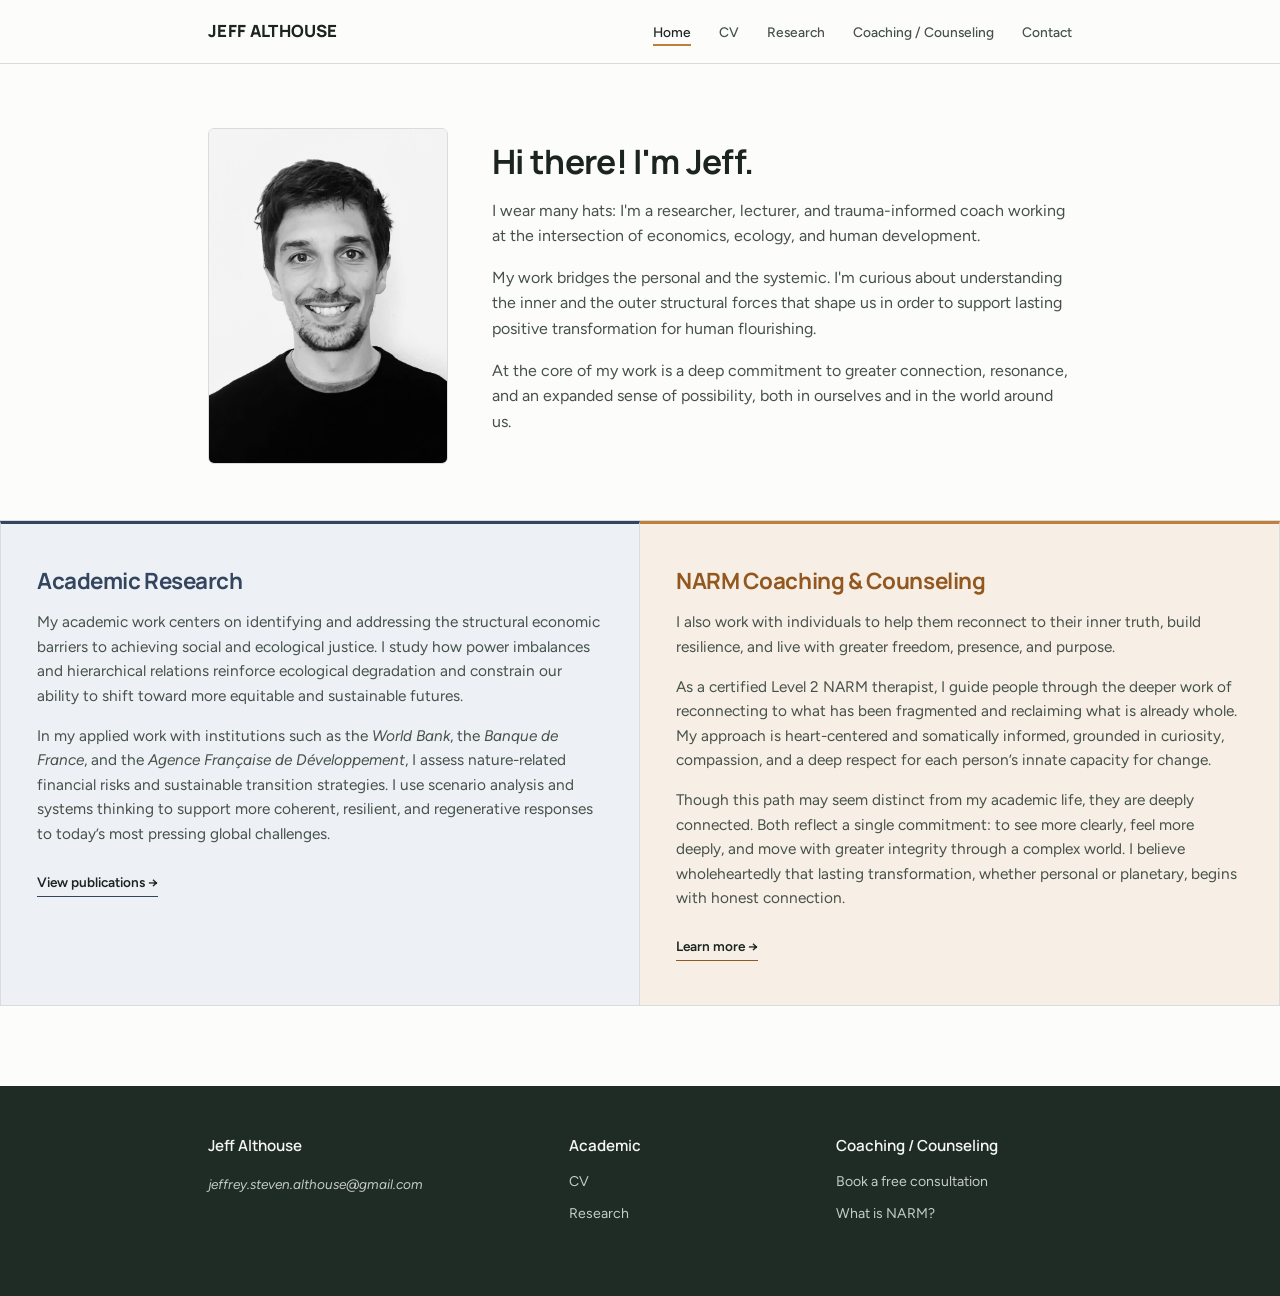
==== commit 8325980c: "Move bird line to Contact page only, at a readable size; drop heading/footer flourish and Coaching w" ====
--- a/index.html
+++ b/index.html
@@ -48,27 +48,7 @@
 
         <div>
 
-          <h1>Hi there! I'm <span class="nowrap">Jeff.<svg class="flourish" viewBox="0 0 230 56" aria-hidden="true" focusable="false">
-        <defs>
-          <symbol id="fl-up" viewBox="0 0 24 14"><path d="M0 10C4 8 7 7 11 9C13 5 16 2 20 0C19 5 20 8 24 12C18 10 15 10 12 13C9 10 6 9 0 10Z"/></symbol>
-          <symbol id="fl-flat" viewBox="0 0 24 14"><path d="M0 7C5 5 8 5 12 8C16 5 19 5 24 7C20 8 16 10 12 13C8 10 4 8 0 7Z"/></symbol>
-          <symbol id="fl-down" viewBox="0 0 24 14"><path d="M0 3C5 4 8 6 12 10C16 6 19 4 24 3C21 8 17 11 12 14C7 11 3 8 0 3Z"/></symbol>
-        </defs>
-        <g fill="none" stroke="currentColor" stroke-width="2.4" stroke-linecap="round">
-          <path d="M2 50H44"/>
-          <path d="M44 50C53 50 57 43 66 45C75 47 77 52 86 50C93 48 97 44 104 45"/>
-          <path d="M104 45C112 44 118 40 125 37" stroke-dasharray="5 5"/>
-          <path d="M125 37C131 35 135 33 140 31" stroke-dasharray="1.5 6"/>
-        </g>
-        <g fill="currentColor">
-          <circle cx="145" cy="30" r="1.3"/><circle cx="151" cy="28" r="1.5"/>
-          <use href="#fl-flat" x="156" y="22" width="11" height="6.5"/>
-          <use href="#fl-up"   x="169" y="14" width="14" height="8"/>
-          <use href="#fl-down" x="183" y="23" width="12" height="7"/>
-          <use href="#fl-up"   x="193" y="6"  width="17" height="10"/>
-          <use href="#fl-flat" x="207" y="0"  width="21" height="12"/>
-        </g>
-      </svg></span></h1>
+          <h1>Hi there! I'm Jeff.</h1>
 
           <p>
             I wear many hats: I'm a researcher, lecturer, and trauma-informed
@@ -156,27 +136,7 @@
   <div class="wrap foot-grid">
 
     <div>
-      <h4>Jeff Althouse<svg class="flourish flourish-foot" viewBox="0 0 230 56" aria-hidden="true" focusable="false">
-        <defs>
-          <symbol id="ff-up" viewBox="0 0 24 14"><path d="M0 10C4 8 7 7 11 9C13 5 16 2 20 0C19 5 20 8 24 12C18 10 15 10 12 13C9 10 6 9 0 10Z"/></symbol>
-          <symbol id="ff-flat" viewBox="0 0 24 14"><path d="M0 7C5 5 8 5 12 8C16 5 19 5 24 7C20 8 16 10 12 13C8 10 4 8 0 7Z"/></symbol>
-          <symbol id="ff-down" viewBox="0 0 24 14"><path d="M0 3C5 4 8 6 12 10C16 6 19 4 24 3C21 8 17 11 12 14C7 11 3 8 0 3Z"/></symbol>
-        </defs>
-        <g fill="none" stroke="currentColor" stroke-width="2.4" stroke-linecap="round">
-          <path d="M2 50H44"/>
-          <path d="M44 50C53 50 57 43 66 45C75 47 77 52 86 50C93 48 97 44 104 45"/>
-          <path d="M104 45C112 44 118 40 125 37" stroke-dasharray="5 5"/>
-          <path d="M125 37C131 35 135 33 140 31" stroke-dasharray="1.5 6"/>
-        </g>
-        <g fill="currentColor">
-          <circle cx="145" cy="30" r="1.3"/><circle cx="151" cy="28" r="1.5"/>
-          <use href="#ff-flat" x="156" y="22" width="11" height="6.5"/>
-          <use href="#ff-up"   x="169" y="14" width="14" height="8"/>
-          <use href="#ff-down" x="183" y="23" width="12" height="7"/>
-          <use href="#ff-up"   x="193" y="6"  width="17" height="10"/>
-          <use href="#ff-flat" x="207" y="0"  width="21" height="12"/>
-        </g>
-      </svg></h4>
+      <h4>Jeff Althouse</h4>
       <span class="foot-email">
         jeffrey.steven.althouse@gmail.com
       </span>
--- a/style.css
+++ b/style.css
@@ -700,15 +700,5 @@
   }
 }
 
-/* ---------- bird flourish after page headings ---------- */
-.nowrap{white-space:nowrap;}
-.flourish{
-  display:inline-block;
-  height:.95em;
-  width:auto;
-  aspect-ratio:230/56;
-  margin-left:.25em;
-  vertical-align:-.03em;
-  color:var(--ink-soft);
-}
-.flourish-foot{height:1.6em; margin:-1em 0 0 .5em; vertical-align:-.04em; color:#C3CCC5;}
+/* ---------- bird band (contact page) ---------- */
+.bird-band{display:block; width:100%; height:auto; margin:44px 0 56px; color:var(--ink);}
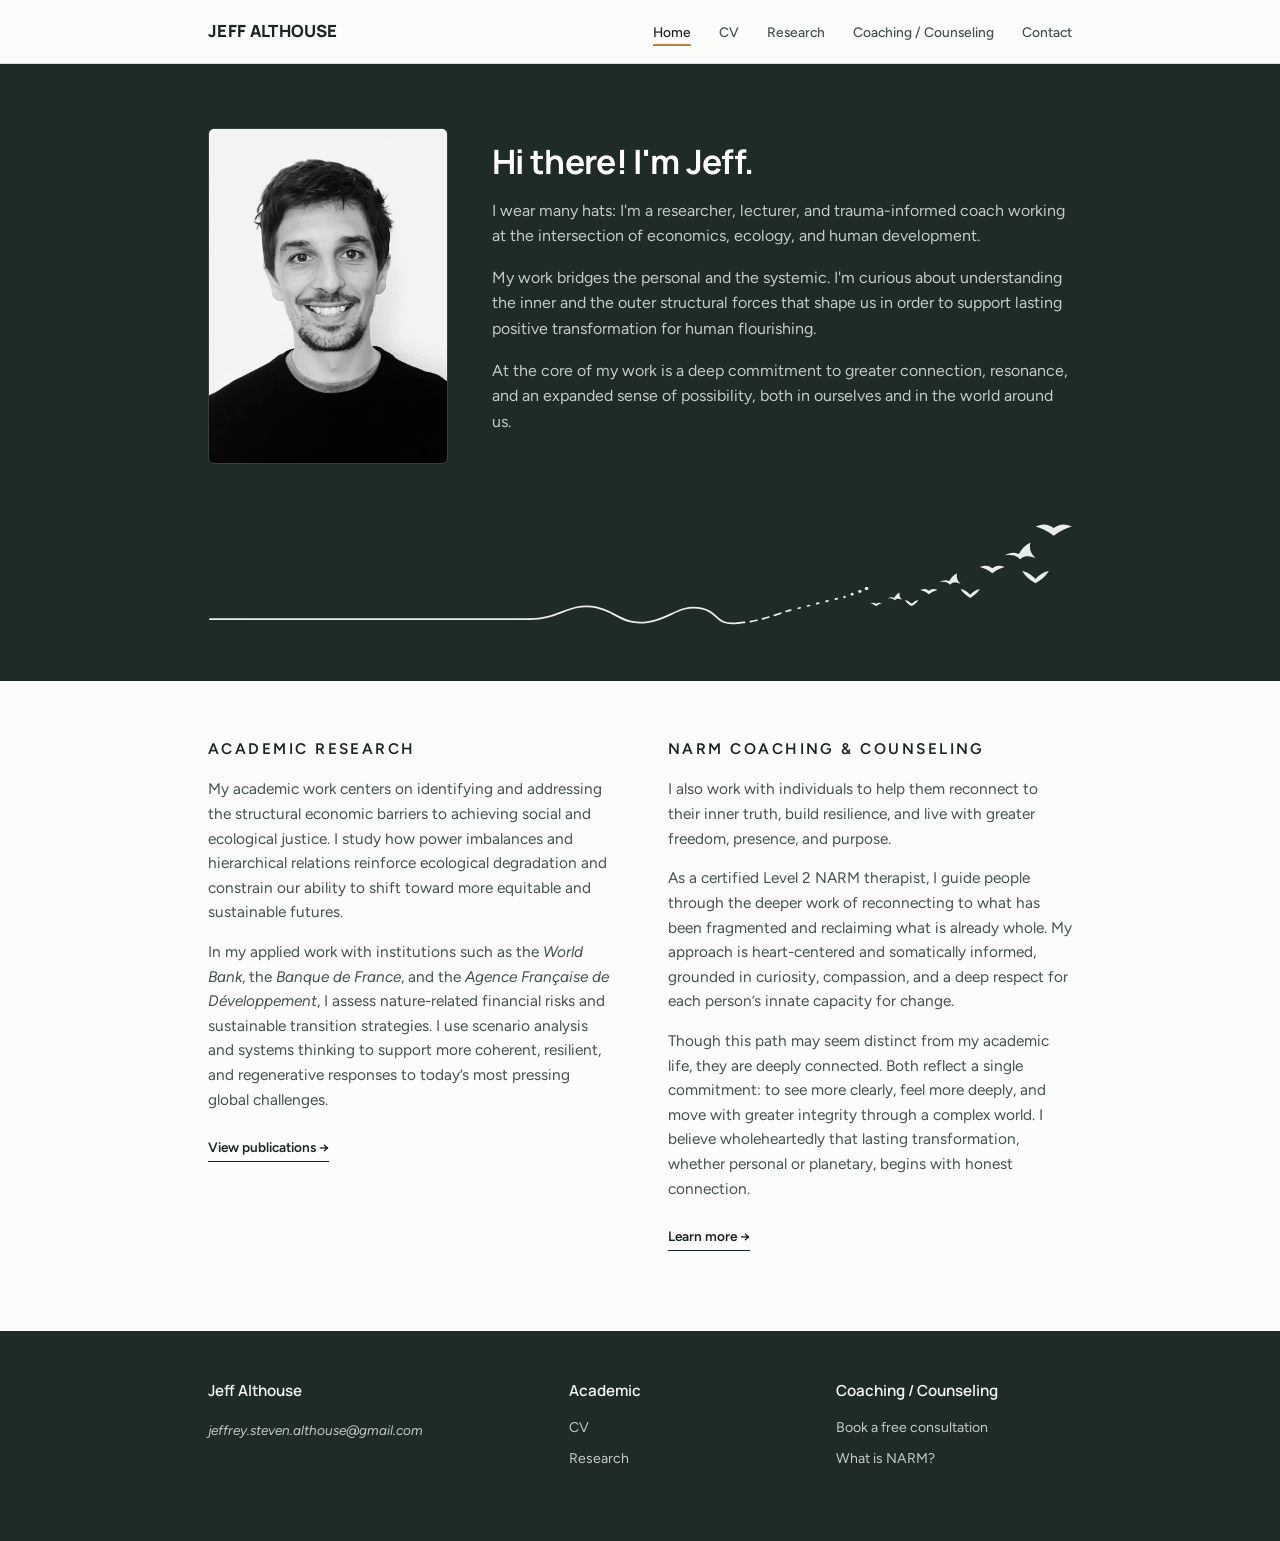
==== commit c9371753: "Homepage: dark hero with white bird line; replace blue/ochre panels with plain two columns Co-Author" ====
--- a/index.html
+++ b/index.html
@@ -34,7 +34,7 @@
 
 <main>
 
-  <section class="hero">
+  <section class="hero hero-dark">
     <div class="wrap">
 
       <div class="hero-grid">
@@ -71,14 +71,42 @@
 
       </div>
 
+      <svg class="bird-band" viewBox="0 0 900 135" aria-hidden="true" focusable="false">
+        <defs>
+          <symbol id="fl-up" viewBox="0 0 24 14"><path d="M0 10C4 8 7 7 11 9C13 5 16 2 20 0C19 5 20 8 24 12C18 10 15 10 12 13C9 10 6 9 0 10Z"/></symbol>
+          <symbol id="fl-flat" viewBox="0 0 24 14"><path d="M0 7C5 5 8 5 12 8C16 5 19 5 24 7C20 8 16 10 12 13C8 10 4 8 0 7Z"/></symbol>
+          <symbol id="fl-down" viewBox="0 0 24 14"><path d="M0 3C5 4 8 6 12 10C16 6 19 4 24 3C21 8 17 11 12 14C7 11 3 8 0 3Z"/></symbol>
+        </defs>
+        <g fill="none" stroke="currentColor" stroke-width="1.8" stroke-linecap="round">
+          <path d="M2 120H335"/>
+          <path d="M335 120C365 120 375 104 400 107C425 110 430 127 458 123C482 120 490 104 515 109C533 113 528 127 552 124"/>
+          <path d="M552 124C570 123 587 117 605 111" stroke-dasharray="7 6"/>
+          <path d="M605 111C626 106 641 102 658 98" stroke-dasharray="2 8"/>
+        </g>
+        <g fill="currentColor">
+          <circle cx="663" cy="97" r="1.3"/><circle cx="671" cy="94" r="1.5"/>
+          <circle cx="679" cy="91" r="1.7"/><circle cx="686" cy="88" r="1.9"/>
+          <use href="#fl-flat" x="690" y="100" width="12" height="7"/>
+          <use href="#fl-up" x="708" y="92" width="15" height="9"/>
+          <use href="#fl-down" x="726" y="98" width="14" height="8.5"/>
+          <use href="#fl-flat" x="742" y="84" width="18" height="11"/>
+          <use href="#fl-up" x="762" y="72" width="22" height="13"/>
+          <use href="#fl-down" x="784" y="86" width="20" height="12"/>
+          <use href="#fl-flat" x="804" y="58" width="26" height="15.5"/>
+          <use href="#fl-up" x="830" y="40" width="32" height="19"/>
+          <use href="#fl-down" x="848" y="66" width="28" height="17"/>
+          <use href="#fl-flat" x="862" y="12" width="38" height="23"/>
+        </g>
+      </svg>
+
 
     </div>
   </section>
 
-  <div class="split">
-
-    <div class="panel academic">
-      <h2>Academic Research</h2>
+  <div class="wrap"><div class="two-col">
+
+    <div>
+      <p class="eyebrow">Academic research</p>
 
       <p>
         My academic work centers on identifying and addressing the structural
@@ -100,8 +128,8 @@
       <a class="more" href="research.html">View publications →</a>
     </div>
 
-    <div class="panel coaching">
-      <h2>NARM Coaching &amp; Counseling</h2>
+    <div>
+      <p class="eyebrow">NARM coaching &amp; counseling</p>
 
       <p>
         I also work with individuals to help them reconnect to their inner
@@ -128,7 +156,7 @@
       <a class="more" href="coaching.html">Learn more →</a>
     </div>
 
-  </div>
+  </div></div>
 
 </main>
 
--- a/style.css
+++ b/style.css
@@ -702,3 +702,18 @@
 
 /* ---------- bird band (contact page) ---------- */
 .bird-band{display:block; width:100%; height:auto; margin:44px 0 56px; color:var(--ink);}
+
+/* ---------- homepage: dark hero with bird line, plain two columns ---------- */
+.hero-dark{background:var(--foot); padding:64px 0 48px;}
+.hero-dark h1{color:#FFFFFF;}
+.hero-dark p{color:#C3CCC5;}
+.hero-dark .hero-photo{border-color:#33433A;}
+.hero-dark .bird-band{color:#E9EEEA; margin:40px 0 0;}
+.two-col{display:grid; grid-template-columns:1fr 1fr; gap:56px; margin-top:56px;}
+.two-col .eyebrow{margin:0 0 14px; color:var(--ink);}
+.two-col p{color:var(--ink-soft); font-size:.96rem;}
+.two-col a.more{
+  display:inline-block; margin-top:10px; font-size:.85rem; font-weight:600;
+  text-decoration:none; border-bottom:1.5px solid currentColor; padding-bottom:2px;
+}
+@media (max-width:700px){ .two-col{grid-template-columns:1fr; gap:36px;} }
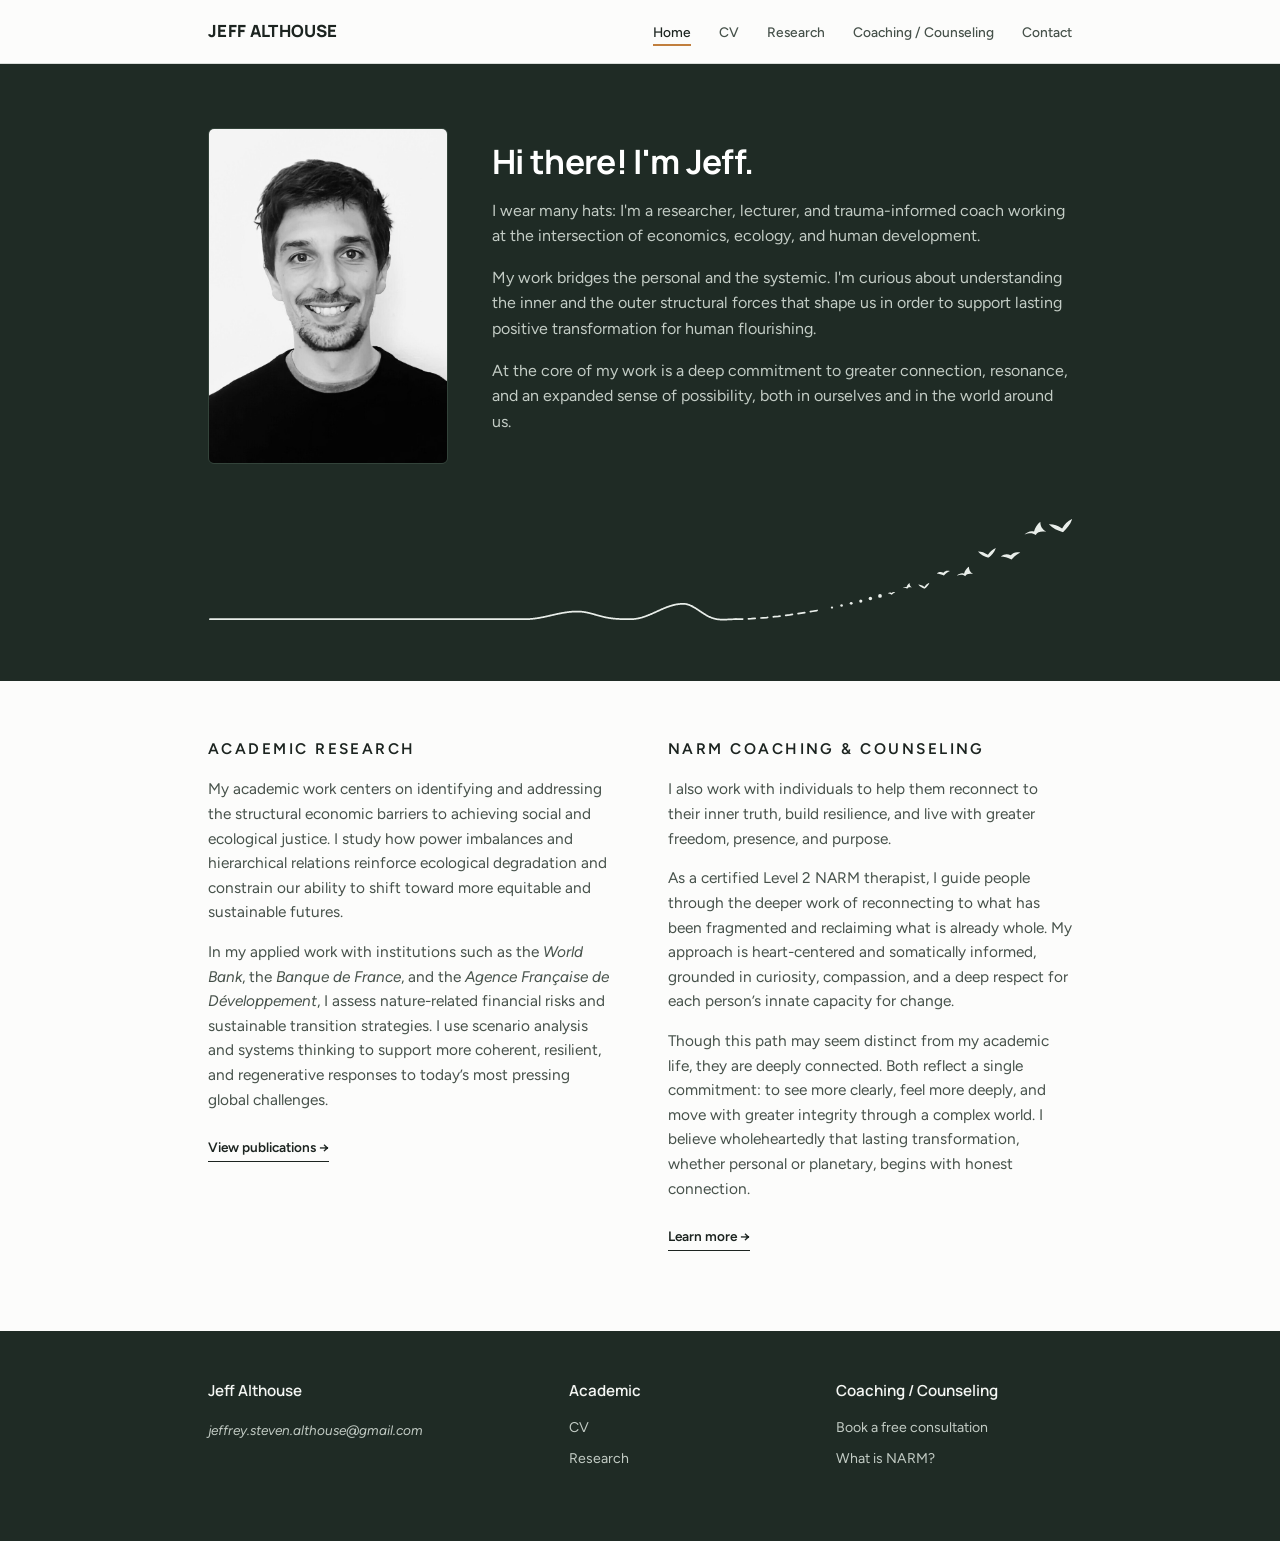
==== commit 1f73a4de: "Bird line: gentler growing bumps; birds continue the dotted path Co-Authored-By: Claude Opus 5.5 <no" ====
--- a/index.html
+++ b/index.html
@@ -72,32 +72,20 @@
       </div>
 
       <svg class="bird-band" viewBox="0 0 900 135" aria-hidden="true" focusable="false">
-        <defs>
-          <symbol id="fl-up" viewBox="0 0 24 14"><path d="M0 10C4 8 7 7 11 9C13 5 16 2 20 0C19 5 20 8 24 12C18 10 15 10 12 13C9 10 6 9 0 10Z"/></symbol>
-          <symbol id="fl-flat" viewBox="0 0 24 14"><path d="M0 7C5 5 8 5 12 8C16 5 19 5 24 7C20 8 16 10 12 13C8 10 4 8 0 7Z"/></symbol>
-          <symbol id="fl-down" viewBox="0 0 24 14"><path d="M0 3C5 4 8 6 12 10C16 6 19 4 24 3C21 8 17 11 12 14C7 11 3 8 0 3Z"/></symbol>
-        </defs>
-        <g fill="none" stroke="currentColor" stroke-width="1.8" stroke-linecap="round">
-          <path d="M2 120H335"/>
-          <path d="M335 120C365 120 375 104 400 107C425 110 430 127 458 123C482 120 490 104 515 109C533 113 528 127 552 124"/>
-          <path d="M552 124C570 123 587 117 605 111" stroke-dasharray="7 6"/>
-          <path d="M605 111C626 106 641 102 658 98" stroke-dasharray="2 8"/>
-        </g>
-        <g fill="currentColor">
-          <circle cx="663" cy="97" r="1.3"/><circle cx="671" cy="94" r="1.5"/>
-          <circle cx="679" cy="91" r="1.7"/><circle cx="686" cy="88" r="1.9"/>
-          <use href="#fl-flat" x="690" y="100" width="12" height="7"/>
-          <use href="#fl-up" x="708" y="92" width="15" height="9"/>
-          <use href="#fl-down" x="726" y="98" width="14" height="8.5"/>
-          <use href="#fl-flat" x="742" y="84" width="18" height="11"/>
-          <use href="#fl-up" x="762" y="72" width="22" height="13"/>
-          <use href="#fl-down" x="784" y="86" width="20" height="12"/>
-          <use href="#fl-flat" x="804" y="58" width="26" height="15.5"/>
-          <use href="#fl-up" x="830" y="40" width="32" height="19"/>
-          <use href="#fl-down" x="848" y="66" width="28" height="17"/>
-          <use href="#fl-flat" x="862" y="12" width="38" height="23"/>
-        </g>
-      </svg>
+      <defs>
+        <symbol id="fl-up" viewBox="0 0 24 14"><path d="M0 10C4 8 7 7 11 9C13 5 16 2 20 0C19 5 20 8 24 12C18 10 15 10 12 13C9 10 6 9 0 10Z"/></symbol>
+        <symbol id="fl-flat" viewBox="0 0 24 14"><path d="M0 7C5 5 8 5 12 8C16 5 19 5 24 7C20 8 16 10 12 13C8 10 4 8 0 7Z"/></symbol>
+        <symbol id="fl-down" viewBox="0 0 24 14"><path d="M0 3C5 4 8 6 12 10C16 6 19 4 24 3C21 8 17 11 12 14C7 11 3 8 0 3Z"/></symbol>
+      </defs>
+      <g fill="none" stroke="currentColor" stroke-width="1.8" stroke-linecap="round" stroke-linejoin="round">
+        <path d="M2.0 120.00 L330.0 120.00 L330.5 120.00 L331.0 119.99 L331.5 119.99 L332.0 119.97 L332.5 119.96 L333.0 119.94 L333.5 119.92 L334.0 119.90 L334.5 119.87 L335.0 119.84 L335.5 119.80 L336.0 119.77 L336.5 119.73 L337.0 119.68 L337.5 119.64 L338.0 119.59 L338.5 119.54 L339.0 119.48 L339.5 119.43 L340.0 119.37 L340.5 119.30 L341.0 119.24 L341.5 119.17 L342.0 119.10 L342.5 119.02 L343.0 118.95 L343.5 118.87 L344.0 118.79 L344.5 118.70 L345.0 118.62 L345.5 118.53 L346.0 118.44 L346.5 118.35 L347.0 118.26 L347.5 118.16 L348.0 118.07 L348.5 117.97 L349.0 117.87 L349.5 117.76 L350.0 117.66 L350.5 117.56 L351.0 117.45 L351.5 117.34 L352.0 117.24 L352.5 117.13 L353.0 117.02 L353.5 116.91 L354.0 116.79 L354.5 116.68 L355.0 116.57 L355.5 116.46 L356.0 116.34 L356.5 116.23 L357.0 116.11 L357.5 116.00 L358.0 115.89 L358.5 115.77 L359.0 115.66 L359.5 115.54 L360.0 115.43 L360.5 115.32 L361.0 115.21 L361.5 115.09 L362.0 114.98 L362.5 114.87 L363.0 114.76 L363.5 114.66 L364.0 114.55 L364.5 114.44 L365.0 114.34 L365.5 114.24 L366.0 114.13 L366.5 114.03 L367.0 113.93 L367.5 113.84 L368.0 113.74 L368.5 113.65 L369.0 113.56 L369.5 113.47 L370.0 113.38 L370.5 113.30 L371.0 113.21 L371.5 113.13 L372.0 113.05 L372.5 112.98 L373.0 112.90 L373.5 112.83 L374.0 112.76 L374.5 112.70 L375.0 112.63 L375.5 112.57 L376.0 112.52 L376.5 112.46 L377.0 112.41 L377.5 112.36 L378.0 112.32 L378.5 112.27 L379.0 112.23 L379.5 112.20 L380.0 112.16 L380.5 112.13 L381.0 112.10 L381.5 112.08 L382.0 112.06 L382.5 112.04 L383.0 112.03 L383.5 112.01 L384.0 112.01 L384.5 112.00 L385.0 112.00 L385.5 112.00 L386.0 112.01 L386.5 112.03 L387.0 112.05 L387.5 112.07 L388.0 112.11 L388.5 112.15 L389.0 112.19 L389.5 112.24 L390.0 112.30 L390.5 112.36 L391.0 112.42 L391.5 112.49 L392.0 112.57 L392.5 112.65 L393.0 112.74 L393.5 112.83 L394.0 112.92 L394.5 113.02 L395.0 113.13 L395.5 113.23 L396.0 113.34 L396.5 113.46 L397.0 113.58 L397.5 113.70 L398.0 113.82 L398.5 113.95 L399.0 114.08 L399.5 114.21 L400.0 114.34 L400.5 114.47 L401.0 114.61 L401.5 114.75 L402.0 114.89 L402.5 115.03 L403.0 115.17 L403.5 115.31 L404.0 115.45 L404.5 115.59 L405.0 115.73 L405.5 115.87 L406.0 116.01 L406.5 116.15 L407.0 116.28 L407.5 116.42 L408.0 116.55 L408.5 116.69 L409.0 116.82 L409.5 116.95 L410.0 117.08 L410.5 117.20 L411.0 117.33 L411.5 117.45 L412.0 117.56 L412.5 117.68 L413.0 117.79 L413.5 117.90 L414.0 118.01 L414.5 118.11 L415.0 118.22 L415.5 118.31 L416.0 118.41 L416.5 118.50 L417.0 118.59 L417.5 118.67 L418.0 118.76 L418.5 118.83 L419.0 118.91 L419.5 118.98 L420.0 119.05 L420.5 119.12 L421.0 119.18 L421.5 119.24 L422.0 119.30 L422.5 119.35 L423.0 119.40 L423.5 119.45 L424.0 119.50 L424.5 119.54 L425.0 119.58 L425.5 119.62 L426.0 119.65 L426.5 119.68 L427.0 119.72 L427.5 119.74 L428.0 119.77 L428.5 119.79 L429.0 119.82 L429.5 119.84 L430.0 119.86 L430.5 119.87 L431.0 119.89 L431.5 119.90 L432.0 119.92 L432.5 119.93 L433.0 119.94 L433.5 119.95 L434.0 119.96 L434.5 119.96 L435.0 119.97 L435.5 119.98 L436.0 119.98 L436.5 119.99 L437.0 119.99 L437.5 119.99 L438.0 120.00 L438.5 120.00 L439.0 120.00 L439.5 120.00 L440.0 120.00 L440.5 120.00 L441.0 119.99 L441.5 119.97 L442.0 119.95 L442.5 119.92 L443.0 119.88 L443.5 119.84 L444.0 119.79 L444.5 119.74 L445.0 119.68 L445.5 119.61 L446.0 119.53 L446.5 119.45 L447.0 119.37 L447.5 119.28 L448.0 119.18 L448.5 119.08 L449.0 118.97 L449.5 118.85 L450.0 118.73 L450.5 118.60 L451.0 118.47 L451.5 118.34 L452.0 118.19 L452.5 118.05 L453.0 117.89 L453.5 117.74 L454.0 117.58 L454.5 117.41 L455.0 117.24 L455.5 117.06 L456.0 116.89 L456.5 116.70 L457.0 116.52 L457.5 116.33 L458.0 116.13 L458.5 115.93 L459.0 115.73 L459.5 115.53 L460.0 115.32 L460.5 115.11 L461.0 114.90 L461.5 114.69 L462.0 114.47 L462.5 114.25 L463.0 114.03 L463.5 113.81 L464.0 113.59 L464.5 113.36 L465.0 113.14 L465.5 112.91 L466.0 112.68 L466.5 112.46 L467.0 112.23 L467.5 112.00 L468.0 111.77 L468.5 111.54 L469.0 111.32 L469.5 111.09 L470.0 110.86 L470.5 110.64 L471.0 110.41 L471.5 110.19 L472.0 109.97 L472.5 109.75 L473.0 109.53 L473.5 109.31 L474.0 109.10 L474.5 108.89 L475.0 108.68 L475.5 108.47 L476.0 108.27 L476.5 108.07 L477.0 107.87 L477.5 107.67 L478.0 107.48 L478.5 107.30 L479.0 107.11 L479.5 106.94 L480.0 106.76 L480.5 106.59 L481.0 106.42 L481.5 106.26 L482.0 106.11 L482.5 105.95 L483.0 105.81 L483.5 105.66 L484.0 105.53 L484.5 105.40 L485.0 105.27 L485.5 105.15 L486.0 105.03 L486.5 104.92 L487.0 104.82 L487.5 104.72 L488.0 104.63 L488.5 104.55 L489.0 104.47 L489.5 104.39 L490.0 104.32 L490.5 104.26 L491.0 104.21 L491.5 104.16 L492.0 104.12 L492.5 104.08 L493.0 104.05 L493.5 104.03 L494.0 104.01 L494.5 104.00 L495.0 104.00 L495.5 104.01 L496.0 104.03 L496.5 104.07 L497.0 104.12 L497.5 104.19 L498.0 104.28 L498.5 104.38 L499.0 104.50 L499.5 104.62 L500.0 104.77 L500.5 104.93 L501.0 105.10 L501.5 105.28 L502.0 105.48 L502.5 105.69 L503.0 105.91 L503.5 106.14 L504.0 106.39 L504.5 106.64 L505.0 106.91 L505.5 107.18 L506.0 107.46 L506.5 107.75 L507.0 108.05 L507.5 108.36 L508.0 108.67 L508.5 108.98 L509.0 109.30 L509.5 109.63 L510.0 109.96 L510.5 110.29 L511.0 110.63 L511.5 110.96 L512.0 111.30 L512.5 111.64 L513.0 111.98 L513.5 112.31 L514.0 112.65 L514.5 112.98 L515.0 113.31 L515.5 113.64 L516.0 113.96 L516.5 114.28 L517.0 114.59 L517.5 114.90 L518.0 115.20 L518.5 115.50 L519.0 115.79 L519.5 116.07 L520.0 116.35 L520.5 116.62 L521.0 116.87 L521.5 117.13 L522.0 117.37 L522.5 117.60 L523.0 117.82 L523.5 118.04 L524.0 118.24 L524.5 118.44 L525.0 118.63 L525.5 118.80 L526.0 118.97 L526.5 119.12 L527.0 119.27 L527.5 119.41 L528.0 119.54 L528.5 119.66 L529.0 119.77 L529.5 119.87 L530.0 119.96 L530.5 120.04 L531.0 120.11 L531.5 120.18 L532.0 120.24 L532.5 120.29 L533.0 120.33 L533.5 120.37 L534.0 120.40 L534.5 120.42 L535.0 120.44 L535.5 120.45 L536.0 120.46 L536.5 120.46 L537.0 120.45 L537.5 120.45 L538.0 120.44 L538.5 120.42 L539.0 120.41 L539.5 120.39 L540.0 120.37 L540.5 120.34 L541.0 120.32 L541.5 120.30 L542.0 120.27 L542.5 120.24 L543.0 120.22 L543.5 120.19 L544.0 120.17 L544.5 120.14 L545.0 120.12 L545.5 120.10 L546.0 120.08 L546.5 120.06 L547.0 120.05 L547.5 120.03 L548.0 120.02 L548.5 120.01 L549.0 120.01 L549.5 120.00 L550.0 120.00"/>
+        <path d="M550 120.0 L554 119.9 L558 119.8 L562 119.7 L566 119.5 L570 119.2 L574 118.9 L578 118.6 L582 118.3 L586 117.9 L590 117.4 L594 117.0 L598 116.5 L602 116.0 L606 115.5 L610 114.9 L614 114.3 L618 113.7 L622 113.1 L626 112.4 L630 111.7 L634 111.0 L638 110.2" stroke-dasharray="7 6"/>
+      </g>
+      <g fill="currentColor">
+        <circle cx="650" cy="107.9" r="1.20"/><circle cx="660" cy="105.7" r="1.35"/><circle cx="670" cy="103.5" r="1.50"/><circle cx="680" cy="101.1" r="1.65"/><circle cx="690" cy="98.5" r="1.80"/><circle cx="700" cy="95.8" r="1.95"/>
+        <use href="#fl-flat" x="708.0" y="90.1" width="8.0" height="4.7" transform="rotate(-8.1 712.0 92.5)"/><use href="#fl-up" x="723.0" y="82.8" width="10.0" height="5.8" transform="rotate(-8.6 728.0 85.7)"/><use href="#fl-down" x="740.0" y="81.4" width="12.0" height="7.0" transform="rotate(-9.1 746.0 84.9)"/><use href="#fl-flat" x="759.0" y="67.0" width="14.0" height="8.2" transform="rotate(-9.7 766.0 71.1)"/><use href="#fl-up" x="779.5" y="66.1" width="17.0" height="9.9" transform="rotate(-10.4 788.0 71.1)"/><use href="#fl-down" x="802.5" y="45.1" width="19.0" height="11.1" transform="rotate(-11.0 812.0 50.7)"/><use href="#fl-flat" x="825.5" y="46.5" width="21.0" height="12.2" transform="rotate(-11.6 836.0 52.6)"/><use href="#fl-up" x="849.5" y="19.9" width="23.0" height="13.4" transform="rotate(-12.3 861.0 26.6)"/><use href="#fl-down" x="876.5" y="15.1" width="25.0" height="14.6" transform="rotate(-12.9 889.0 22.4)"/>
+      </g>
+    </svg>
 
 
     </div>
